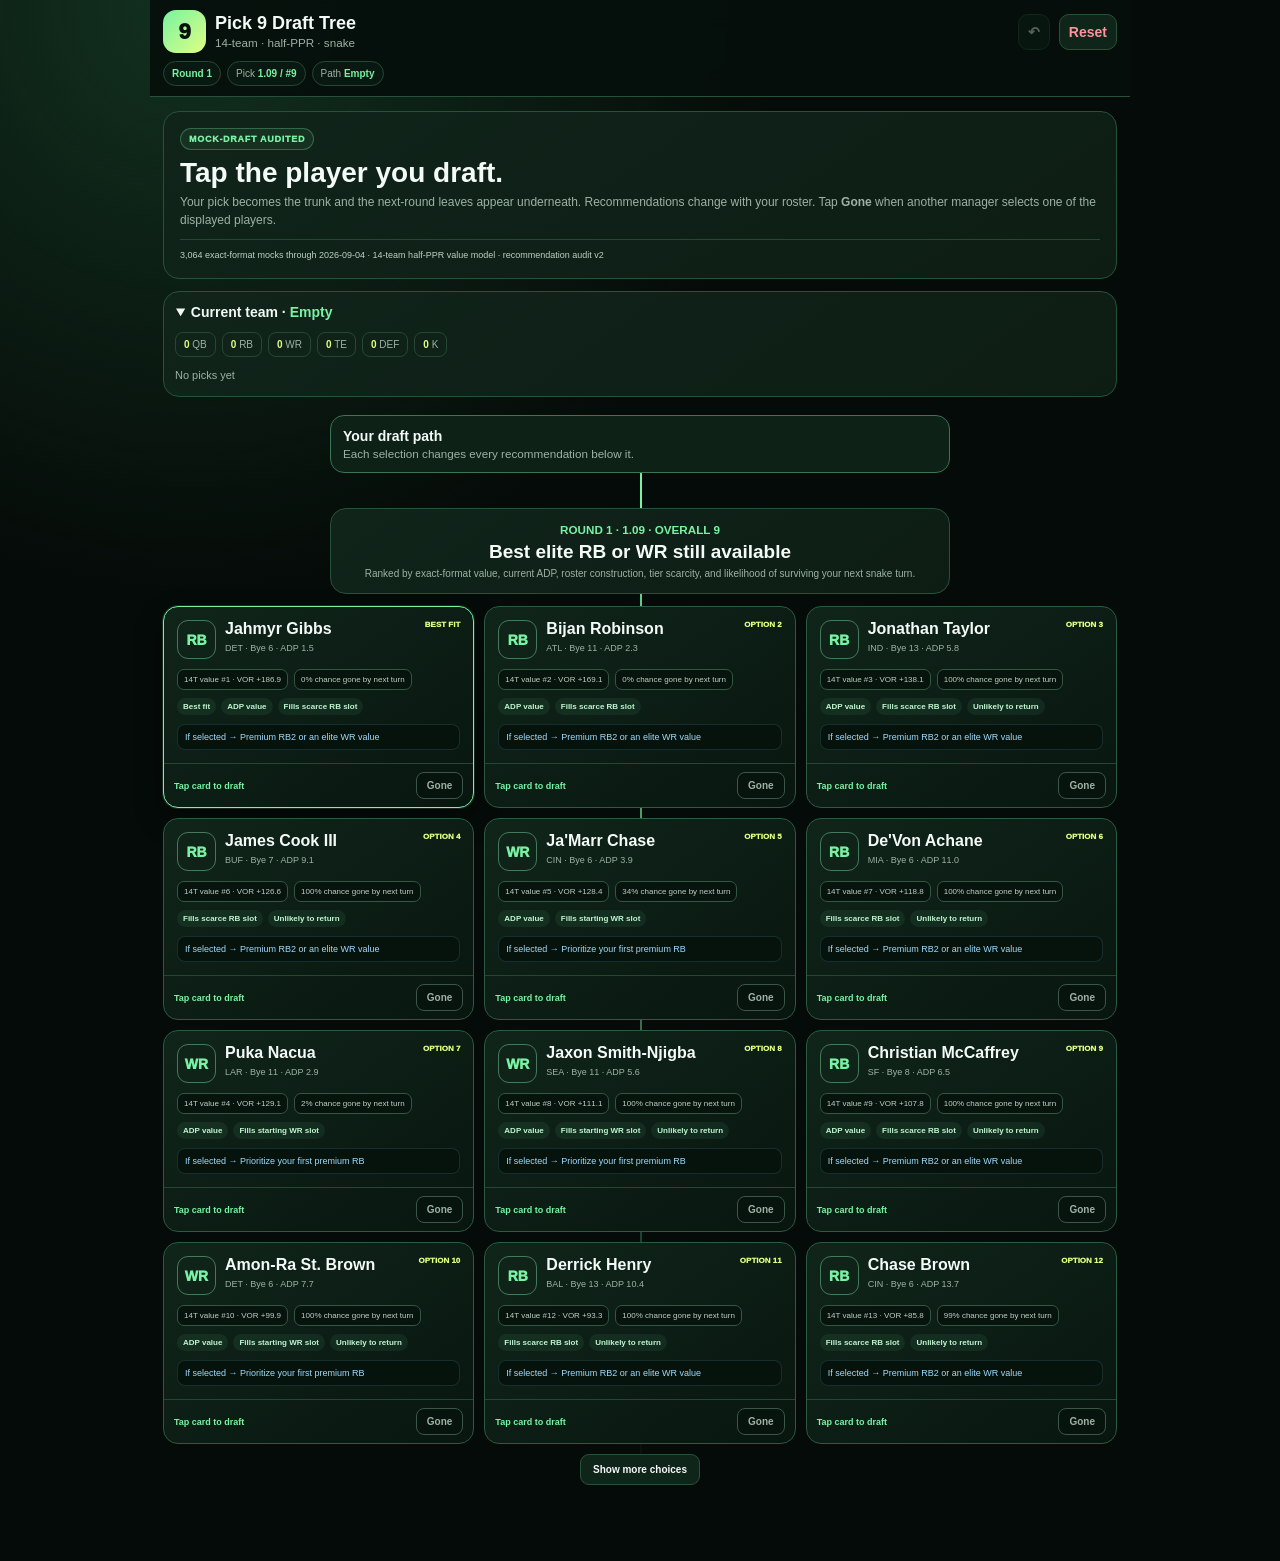
==== index.html @ 4ea65513 "Deploy audited fantasy draft recommendation engine" ====
<!doctype html>
<html lang="en">
<head>
  <meta charset="utf-8">
  <meta name="viewport" content="width=device-width,initial-scale=1,viewport-fit=cover">
  <meta name="theme-color" content="#07110c">
  <meta name="description" content="Interactive pick 9 draft tree for a 14-team half-PPR fantasy football snake draft.">
  <title>Pick 9 Draft Tree</title>
  <link rel="stylesheet" href="style.css">
</head>
<body>
  <div class="app">
    <header>
      <div class="top">
        <div class="logo">9</div>
        <div class="title">
          <b>Pick 9 Draft Tree</b>
          <small>14-team · half-PPR · snake</small>
        </div>
        <button class="control" id="undo" aria-label="Undo last action">↶</button>
        <button class="control reset" id="reset">Reset</button>
      </div>
      <div class="status" id="status"></div>
    </header>

    <section class="intro">
      <div class="audit-badge">MOCK-DRAFT AUDITED</div>
      <h1>Tap the player you draft.</h1>
      <p>Your pick becomes the trunk and the next-round leaves appear underneath. Recommendations change with your roster. Tap <b>Gone</b> when another manager selects one of the displayed players.</p>
      <div class="source-note" id="source-note"></div>
    </section>

    <details class="team" open>
      <summary>Current team · <span id="construction">Empty</span></summary>
      <div id="team"></div>
    </details>

    <main class="tree" id="tree"></main>
  </div>

  <script src="data.js"></script>
  <script src="engine.js"></script>
  <script src="engine-patch.js"></script>
  <script src="app.js"></script>
</body>
</html>
---- style.css ----
:root{--bg:#050b08;--panel:#0d1d14;--panel2:#10251a;--line:#28513b;--text:#f4faf6;--muted:#9db2a4;--green:#79f2a3;--lime:#dfff82;--blue:#9edbff;--red:#ff929b}
*{box-sizing:border-box}html{background:var(--bg)}body{margin:0;background:radial-gradient(circle at 15% 0,#12311f,transparent 31%),var(--bg);color:var(--text);font:14px -apple-system,BlinkMacSystemFont,"Segoe UI",sans-serif;min-height:100vh}.app{max-width:980px;margin:auto;padding:0 13px 76px}button{font:inherit;touch-action:manipulation}
header{position:sticky;top:0;z-index:10;margin:0 -13px;padding:calc(10px + env(safe-area-inset-top)) 13px 10px;background:#06100cee;border-bottom:1px solid var(--line);backdrop-filter:blur(16px)}.top{display:flex;align-items:center;gap:9px}.logo{width:43px;height:43px;display:grid;place-items:center;border-radius:13px;background:linear-gradient(135deg,var(--green),var(--lime));color:#07110c;font-size:22px;font-weight:950}.title{flex:1;min-width:0}.title b{display:block;font-size:18px}.title small{color:var(--muted)}.control{border:1px solid var(--line);background:var(--panel2);color:var(--text);border-radius:10px;padding:9px;font-weight:850}.control:disabled{opacity:.35}.reset{color:var(--red)}.status{display:flex;gap:6px;overflow:auto;margin-top:8px;scrollbar-width:none}.status::-webkit-scrollbar{display:none}.pill{white-space:nowrap;border:1px solid #244833;background:#091810;border-radius:999px;padding:6px 8px;color:var(--muted);font-size:10px}.pill b{color:var(--green)}
.intro,.team,.node,.branch-title{border:1px solid var(--line);background:linear-gradient(145deg,#10241a,var(--panel));border-radius:16px}.intro{padding:16px;margin-top:14px}.audit-badge{display:inline-flex;align-items:center;border:1px solid #79f2a34a;background:#79f2a310;color:var(--green);border-radius:999px;padding:5px 8px;font-size:9px;font-weight:950;letter-spacing:.08em;margin-bottom:8px}.intro h1{font-size:28px;line-height:1.05;margin:0 0 7px}.intro p{margin:0;color:var(--muted);line-height:1.45;font-size:12px}.source-note{margin-top:10px;padding-top:9px;border-top:1px solid #244833;color:#bdd0c2;font-size:9px;line-height:1.4}.team{margin:12px 0;overflow:hidden}.team summary{padding:12px;font-weight:900;cursor:pointer}.team summary span{color:var(--green)}.counts{display:flex;gap:6px;flex-wrap:wrap;padding:0 11px 10px}.counts span{border:1px solid #244833;border-radius:8px;padding:6px 8px;color:var(--muted);font-size:10px}.counts b{color:var(--lime)}.roster{padding:0 11px 12px;color:var(--muted);font-size:11px;line-height:1.55}.roster b{color:var(--text)}
.tree{position:relative;margin-top:18px}.tree:before{content:"";position:absolute;left:18px;top:0;bottom:0;width:2px;background:linear-gradient(var(--green),transparent)}.root,.node,.branch-title{position:relative;margin-left:35px}.root{border:1px solid #3a7554;background:#0d2116;border-radius:14px;padding:12px;font-weight:900}.root small{display:block;color:var(--muted);font-weight:500;margin-top:3px}.node{margin-top:32px;padding:11px}.node:before,.branch:before{content:"";position:absolute;left:-17px;top:-33px;height:33px;border-left:2px solid var(--green)}.node-row{display:flex;align-items:center;gap:9px}.round{min-width:61px;text-align:center;border:1px solid #35684c;border-radius:10px;padding:6px}.round b{display:block;color:var(--green)}.round small{font-size:8px;color:var(--muted)}.player{flex:1;min-width:0}.player b{display:block;white-space:nowrap;overflow:hidden;text-overflow:ellipsis}.player small{color:var(--muted);font-size:9px}.effect{margin-top:8px;background:#07140d;border-radius:8px;padding:7px;color:#cce1d2;font-size:10px}.change{border:1px solid var(--line);background:#07140d;color:var(--muted);border-radius:8px;padding:7px;font-size:10px}
.branch{position:relative;margin-top:35px}.branch:before{left:17px}.branch-title{padding:12px}.branch-title small{color:var(--green);font-weight:900}.branch-title h2{font-size:19px;margin:4px 0}.branch-title p{margin:0;color:var(--muted);font-size:10px;line-height:1.45}.cards{display:grid;grid-template-columns:1fr;gap:10px;margin:12px 0 0 35px}.card{border:1px solid #2c5a42;background:linear-gradient(145deg,#10251a,#08160f);border-radius:15px;overflow:hidden}.card.best{border-color:var(--green);box-shadow:0 0 0 1px #79f2a327,0 12px 30px #0005}.draft{width:100%;border:0;background:transparent;color:var(--text);text-align:left;padding:13px}.card-top{display:flex;align-items:flex-start;gap:9px}.pos{width:39px;height:39px;flex:0 0 39px;display:grid;place-items:center;border:1px solid #46785b;border-radius:11px;color:var(--green);font-weight:950}.card-name{flex:1;min-width:0}.card-name b{display:block;font-size:16px;white-space:nowrap;overflow:hidden;text-overflow:ellipsis}.card-name small{color:var(--muted);font-size:9px}.rank{font-size:8px;color:var(--lime);font-weight:950;white-space:nowrap}.metrics{display:flex;gap:6px;flex-wrap:wrap;margin-top:10px}.metrics span{border:1px solid #335741;background:#07140d;border-radius:7px;padding:5px 6px;color:#bdd0c2;font-size:8px}.why{display:flex;gap:5px;flex-wrap:wrap;margin-top:8px}.why span{border-radius:999px;background:#79f2a312;color:#bff7d0;padding:4px 6px;font-size:8px;font-weight:800}.player-alert{margin-top:8px;border:1px solid #f4ce5e44;background:#f4ce5e0d;color:#f5df99;border-radius:8px;padding:6px;font-size:8px;line-height:1.35}.player-alert.danger{border-color:#ff929b55;background:#ff929b0e;color:#ffc2c7}.next{margin-top:9px;padding:7px;border:1px solid #7bd0ff25;background:#06130c;border-radius:8px;color:var(--blue);font-size:9px}.card-foot{display:flex;align-items:center;justify-content:space-between;border-top:1px solid #234733;padding:8px 10px}.card-foot span{color:var(--green);font-size:9px;font-weight:900}.gone{border:1px solid #3a5748;background:#07140d;color:var(--muted);border-radius:8px;padding:7px 10px;font-size:10px;font-weight:850}.tools{display:flex;justify-content:center;gap:8px;flex-wrap:wrap;margin:10px 0 0 35px}.tool{border:1px solid var(--line);background:var(--panel2);color:var(--text);border-radius:9px;padding:9px 12px;font-size:10px;font-weight:850}.done{margin:35px 0 0 35px;border:1px solid var(--green);background:#123421;border-radius:16px;padding:20px;text-align:center}.done h2{margin:0 0 5px}.done p{margin:0;color:var(--muted)}
@media(min-width:720px){.cards{grid-template-columns:repeat(2,minmax(0,1fr))}.tree:before{left:50%}.root,.node,.branch-title{width:min(620px,92%);margin-left:auto;margin-right:auto}.node:before,.branch:before{left:50%}.branch-title{text-align:center}.cards,.tools,.done{margin-left:0}}
@media(min-width:1040px){.cards{grid-template-columns:repeat(3,minmax(0,1fr))}}
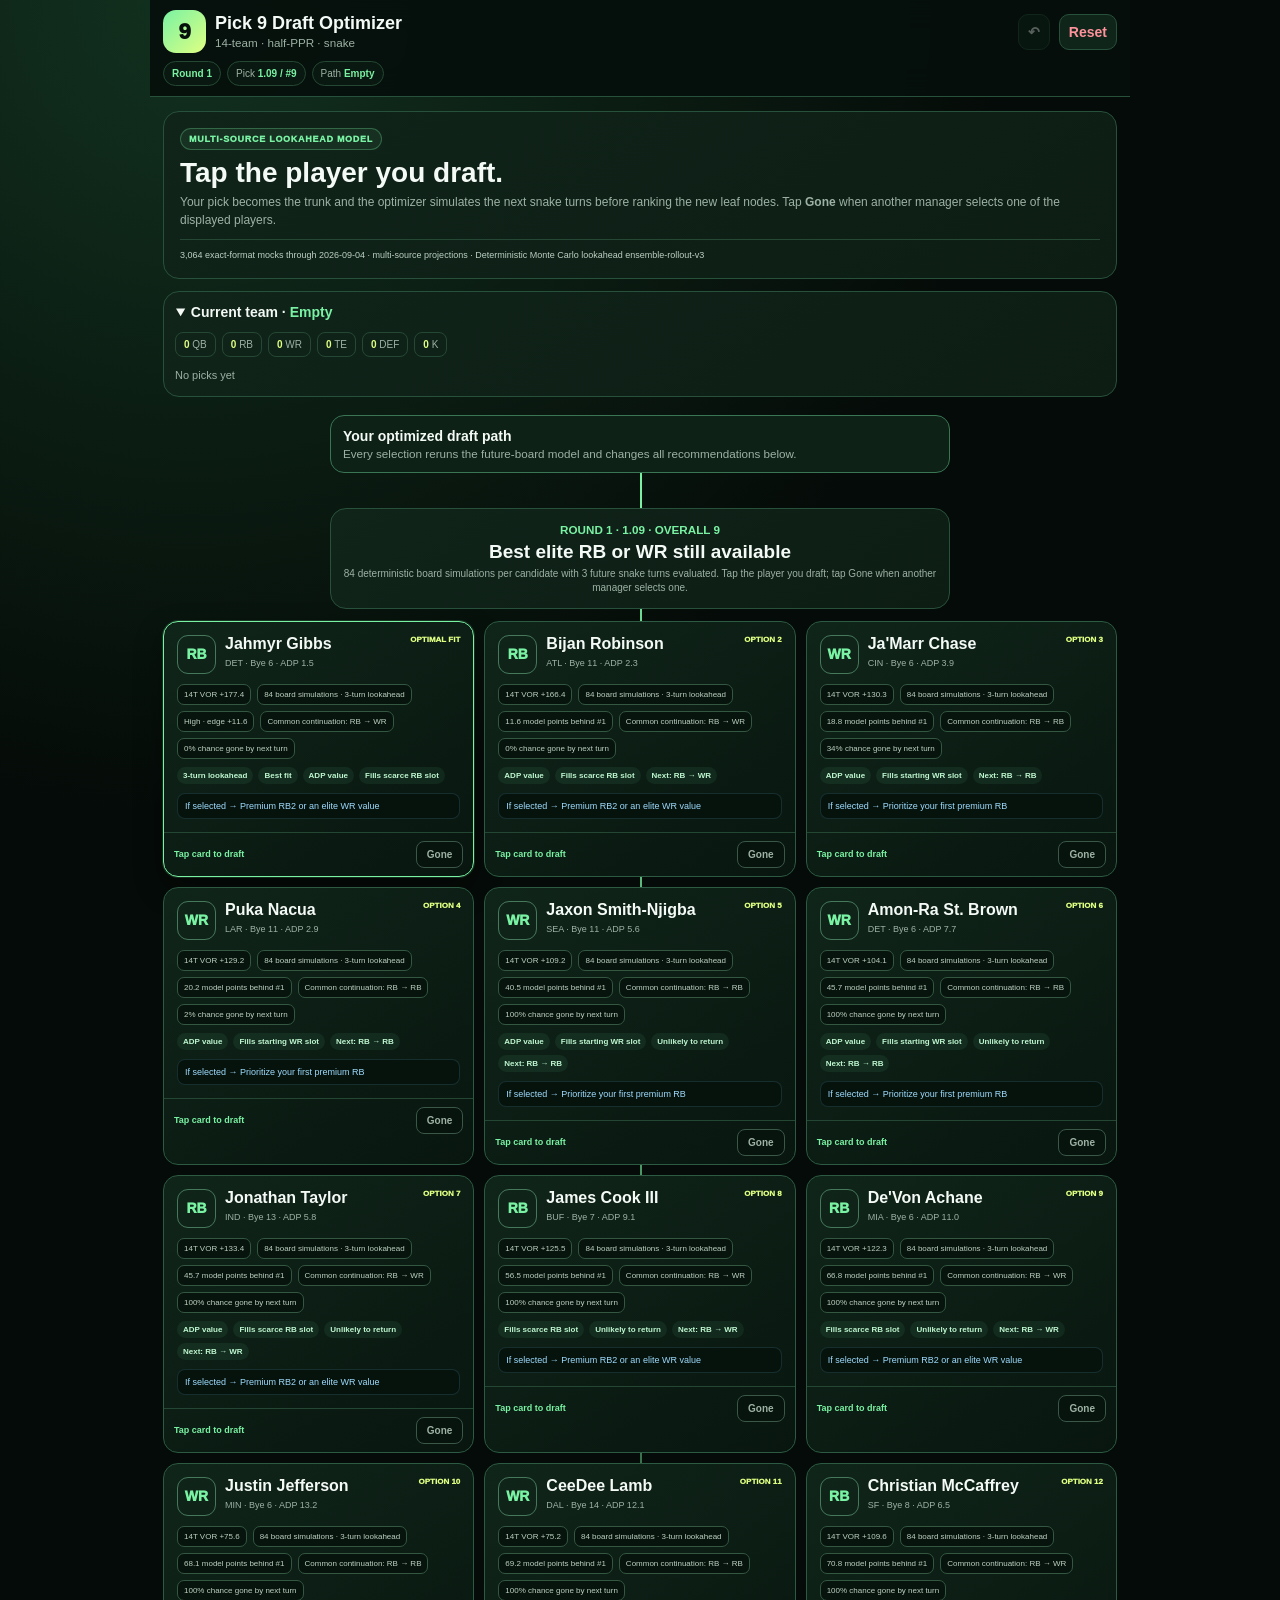
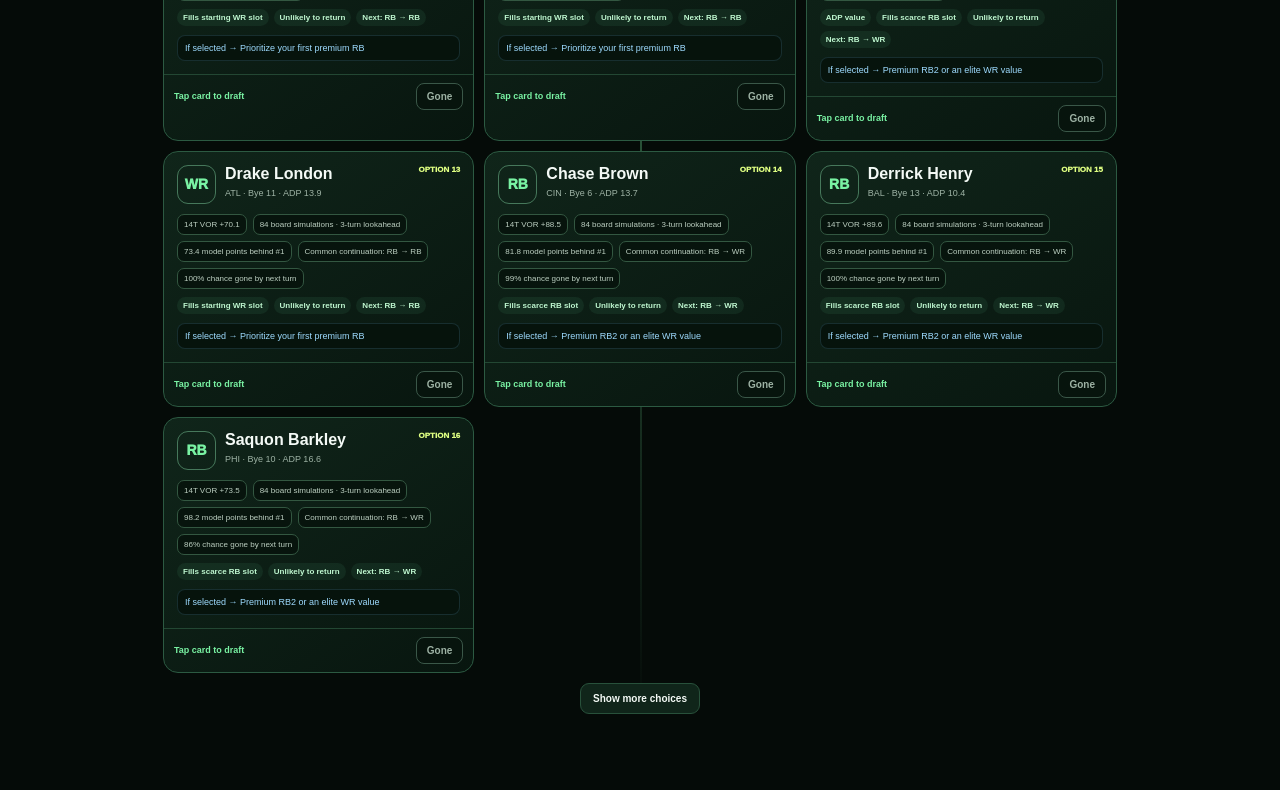
==== commit 84222a1f: "Deploy consensus-audited fantasy draft engine" ====
--- a/index.html
+++ b/index.html
@@ -4,8 +4,8 @@
   <meta charset="utf-8">
   <meta name="viewport" content="width=device-width,initial-scale=1,viewport-fit=cover">
   <meta name="theme-color" content="#07110c">
-  <meta name="description" content="Interactive pick 9 draft tree for a 14-team half-PPR fantasy football snake draft.">
-  <title>Pick 9 Draft Tree</title>
+  <meta name="description" content="Monte Carlo optimized pick 9 draft tree for a 14-team half-PPR fantasy football snake draft.">
+  <title>Pick 9 Draft Optimizer</title>
   <link rel="stylesheet" href="style.css">
 </head>
 <body>
@@ -14,7 +14,7 @@
       <div class="top">
         <div class="logo">9</div>
         <div class="title">
-          <b>Pick 9 Draft Tree</b>
+          <b>Pick 9 Draft Optimizer</b>
           <small>14-team · half-PPR · snake</small>
         </div>
         <button class="control" id="undo" aria-label="Undo last action">↶</button>
@@ -24,9 +24,9 @@
     </header>
 
     <section class="intro">
-      <div class="audit-badge">MOCK-DRAFT AUDITED</div>
+      <div class="audit-badge">MULTI-SOURCE LOOKAHEAD MODEL</div>
       <h1>Tap the player you draft.</h1>
-      <p>Your pick becomes the trunk and the next-round leaves appear underneath. Recommendations change with your roster. Tap <b>Gone</b> when another manager selects one of the displayed players.</p>
+      <p>Your pick becomes the trunk and the optimizer simulates the next snake turns before ranking the new leaf nodes. Tap <b>Gone</b> when another manager selects one of the displayed players.</p>
       <div class="source-note" id="source-note"></div>
     </section>
 
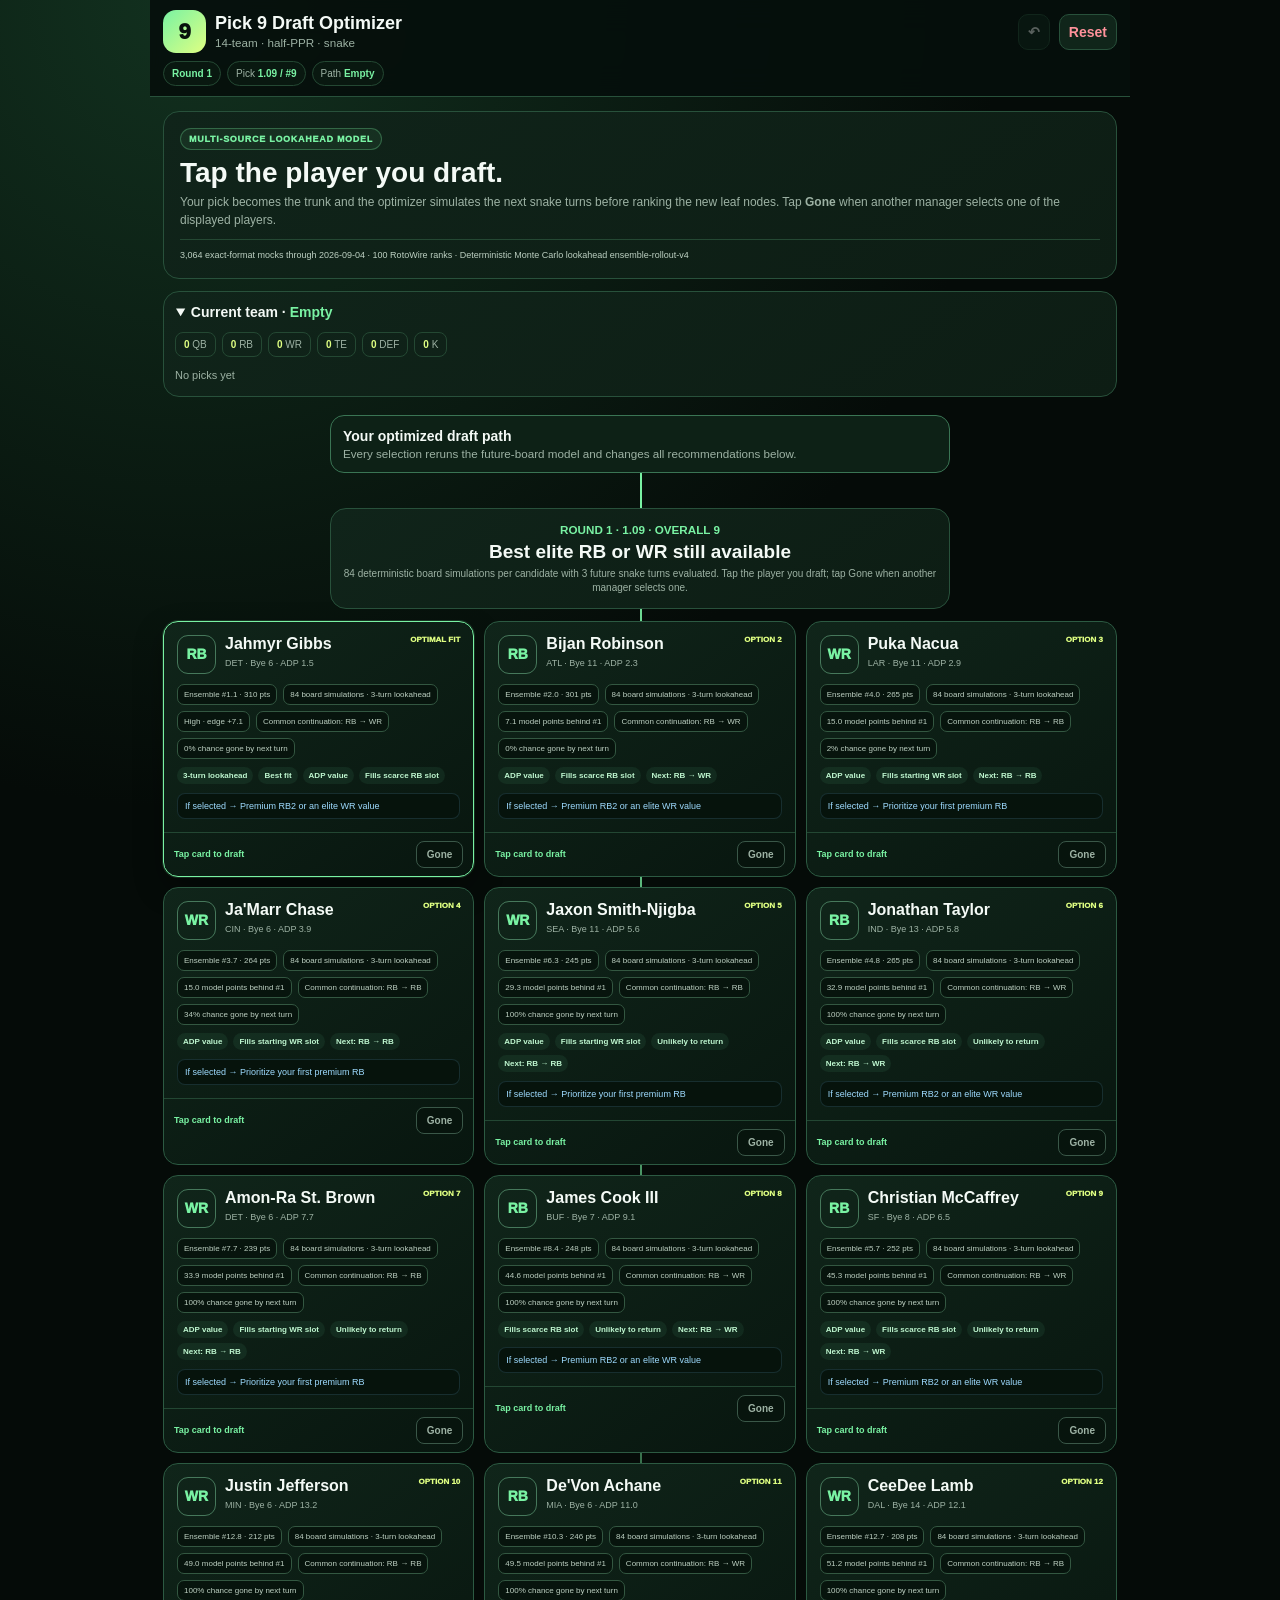
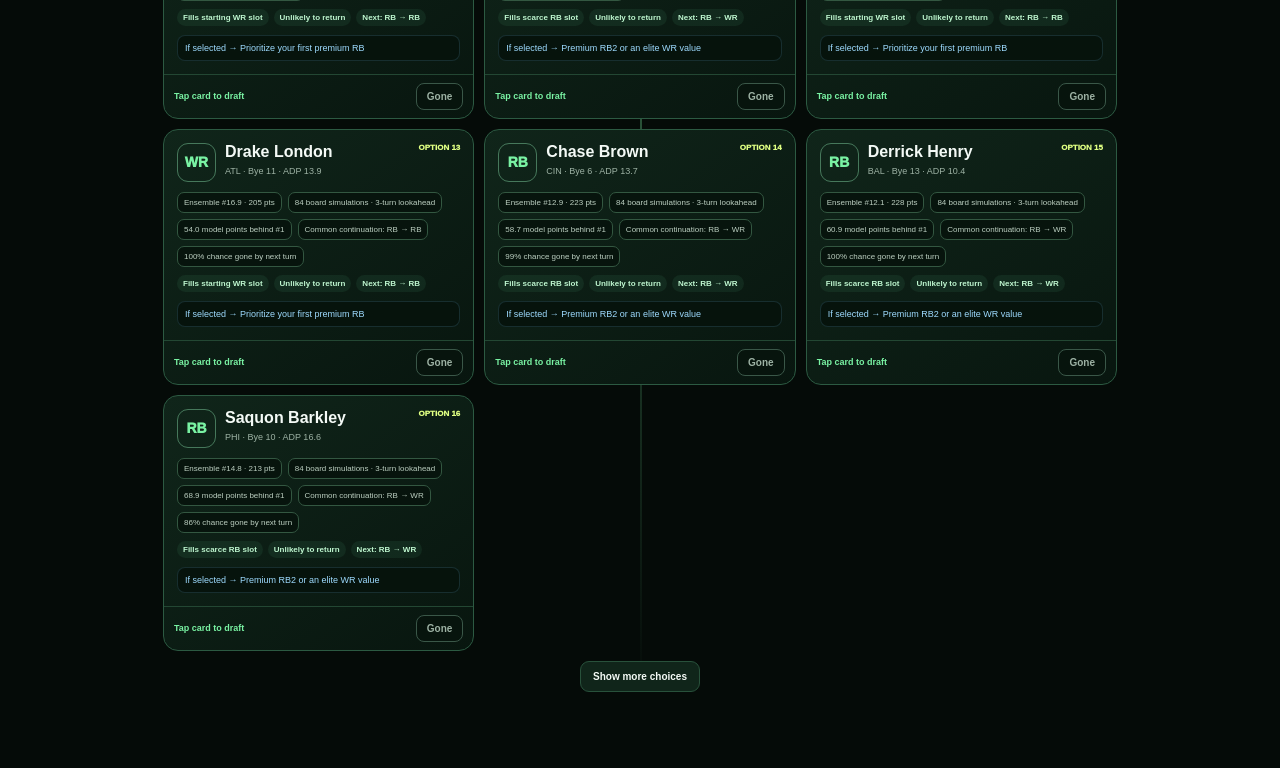
==== commit 85c2b787: "Deploy multi-projection Monte Carlo draft optimizer" ====
--- a/index.html
+++ b/index.html
@@ -41,6 +41,7 @@
   <script src="data.js"></script>
   <script src="engine.js"></script>
   <script src="engine-patch.js"></script>
+  <script src="model-meta.js"></script>
   <script src="app.js"></script>
 </body>
 </html>
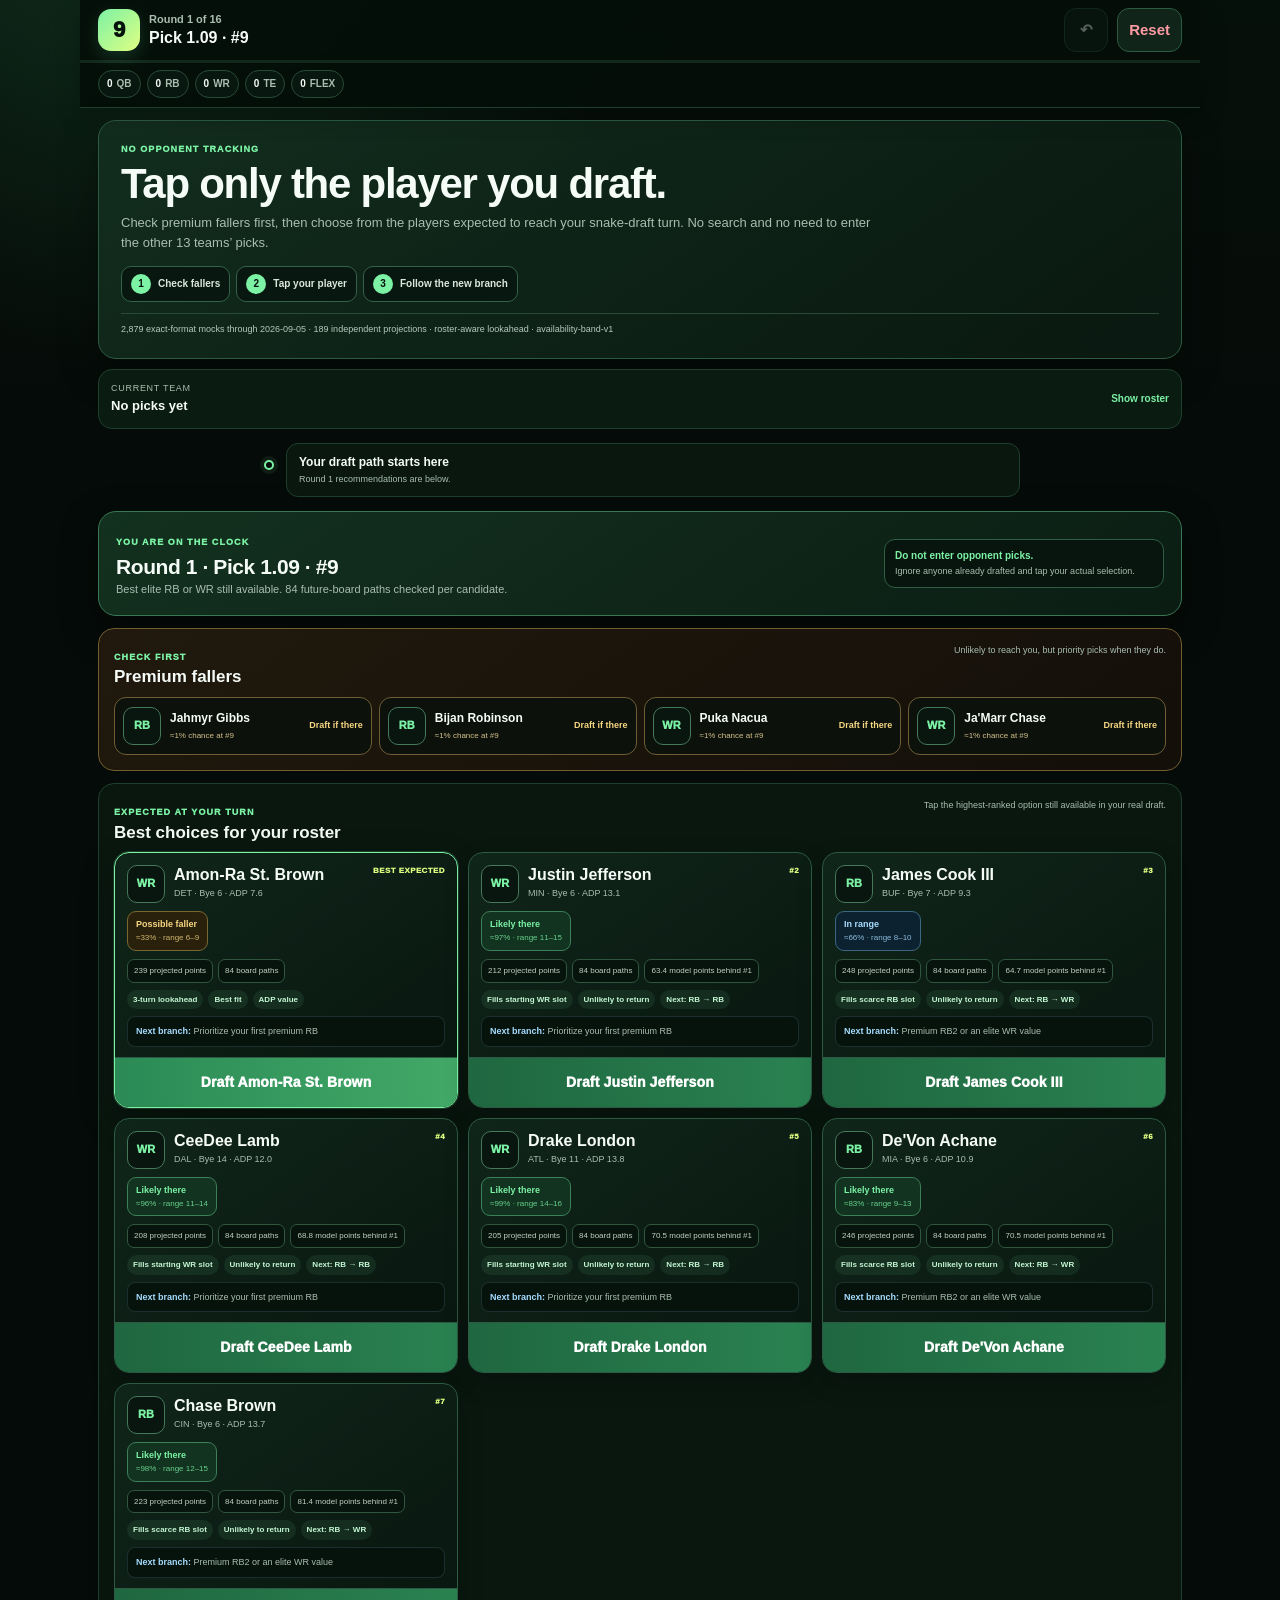
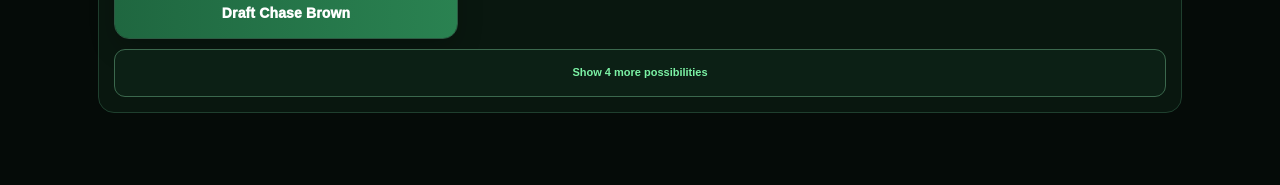
==== commit 2c781cdd: "Deploy adversarially reviewed no-tracking draft UX" ====
--- a/index.html
+++ b/index.html
@@ -4,44 +4,72 @@
   <meta charset="utf-8">
   <meta name="viewport" content="width=device-width,initial-scale=1,viewport-fit=cover">
   <meta name="theme-color" content="#07110c">
-  <meta name="description" content="Monte Carlo optimized pick 9 draft tree for a 14-team half-PPR fantasy football snake draft.">
-  <title>Pick 9 Draft Optimizer</title>
+  <meta name="apple-mobile-web-app-capable" content="yes">
+  <meta name="apple-mobile-web-app-status-bar-style" content="black-translucent">
+  <meta name="description" content="Expected-availability draft tree for pick 9 in a 14-team half-PPR fantasy football snake draft. Tap only your own picks.">
+  <title>Pick 9 Draft Tree</title>
   <link rel="stylesheet" href="style.css">
+  <link rel="stylesheet" href="adversarial-tuning.css">
 </head>
 <body>
+  <div id="live-status" class="sr-only" aria-live="polite" aria-atomic="true"></div>
+  <div class="calculating" role="status" aria-live="polite">
+    <span class="spinner" aria-hidden="true"></span>
+    <b>Updating your draft tree…</b>
+  </div>
+
   <div class="app">
-    <header>
-      <div class="top">
-        <div class="logo">9</div>
-        <div class="title">
-          <b>Pick 9 Draft Optimizer</b>
-          <small>14-team · half-PPR · snake</small>
+    <header class="app-header">
+      <div class="topbar">
+        <div class="logo" aria-hidden="true">9</div>
+        <div class="pick-context">
+          <span id="round-label">Round 1 of 16</span>
+          <strong id="pick-label">Pick 1.09 · #9</strong>
         </div>
-        <button class="control" id="undo" aria-label="Undo last action">↶</button>
-        <button class="control reset" id="reset">Reset</button>
+        <button class="icon-button" id="undo" type="button" aria-label="Undo last action" title="Undo" disabled>↶</button>
+        <button class="icon-button reset" id="reset" type="button" aria-label="Reset draft">Reset</button>
       </div>
-      <div class="status" id="status"></div>
+      <div class="progress-track" aria-hidden="true"><span id="progress-bar"></span></div>
+      <div class="roster-chips" id="roster-chips" aria-label="Current roster position counts"></div>
     </header>
 
-    <section class="intro">
-      <div class="audit-badge">MULTI-SOURCE LOOKAHEAD MODEL</div>
-      <h1>Tap the player you draft.</h1>
-      <p>Your pick becomes the trunk and the optimizer simulates the next snake turns before ranking the new leaf nodes. Tap <b>Gone</b> when another manager selects one of the displayed players.</p>
-      <div class="source-note" id="source-note"></div>
-    </section>
+    <main>
+      <section class="intro" id="intro" aria-labelledby="intro-title">
+        <div class="eyebrow">NO OPPONENT TRACKING</div>
+        <h1 id="intro-title">Tap only the player you draft.</h1>
+        <p>Check premium fallers first, then choose from the players expected to reach your snake-draft turn. No search and no need to enter the other 13 teams’ picks.</p>
+        <div class="three-step" aria-label="How to use this draft tree">
+          <span><b>1</b> Check fallers</span>
+          <span><b>2</b> Tap your player</span>
+          <span><b>3</b> Follow the new branch</span>
+        </div>
+        <div class="source-note" id="source-note"></div>
+      </section>
 
-    <details class="team" open>
-      <summary>Current team · <span id="construction">Empty</span></summary>
-      <div id="team"></div>
-    </details>
+      <section class="team-panel" aria-labelledby="team-heading">
+        <button class="team-toggle" id="team-toggle" type="button" aria-expanded="false" aria-controls="team-body">
+          <span><small id="team-heading">Current team</small><strong id="construction">No picks yet</strong></span>
+          <span class="team-toggle-label" id="team-toggle-label">Show roster</span>
+        </button>
+        <div class="team-body" id="team-body" hidden></div>
+      </section>
 
-    <main class="tree" id="tree"></main>
+      <section class="draft-path" id="draft-path" aria-label="Your draft path"></section>
+
+      <section class="board-shell" id="board-shell" aria-live="polite" aria-busy="true">
+        <div class="board-loading">
+          <span class="spinner" aria-hidden="true"></span>
+          <div><strong>Building your Round 1 board…</strong><small>Estimating availability and roster fit</small></div>
+        </div>
+      </section>
+    </main>
   </div>
 
   <script src="data.js"></script>
   <script src="engine.js"></script>
   <script src="engine-patch.js"></script>
+  <script src="availability.js"></script>
   <script src="model-meta.js"></script>
-  <script src="app.js"></script>
+  <script src="app-v2.js"></script>
 </body>
 </html>
--- a/style.css
+++ b/style.css
@@ -1,8 +1,444 @@
-:root{--bg:#050b08;--panel:#0d1d14;--panel2:#10251a;--line:#28513b;--text:#f4faf6;--muted:#9db2a4;--green:#79f2a3;--lime:#dfff82;--blue:#9edbff;--red:#ff929b}
-*{box-sizing:border-box}html{background:var(--bg)}body{margin:0;background:radial-gradient(circle at 15% 0,#12311f,transparent 31%),var(--bg);color:var(--text);font:14px -apple-system,BlinkMacSystemFont,"Segoe UI",sans-serif;min-height:100vh}.app{max-width:980px;margin:auto;padding:0 13px 76px}button{font:inherit;touch-action:manipulation}
-header{position:sticky;top:0;z-index:10;margin:0 -13px;padding:calc(10px + env(safe-area-inset-top)) 13px 10px;background:#06100cee;border-bottom:1px solid var(--line);backdrop-filter:blur(16px)}.top{display:flex;align-items:center;gap:9px}.logo{width:43px;height:43px;display:grid;place-items:center;border-radius:13px;background:linear-gradient(135deg,var(--green),var(--lime));color:#07110c;font-size:22px;font-weight:950}.title{flex:1;min-width:0}.title b{display:block;font-size:18px}.title small{color:var(--muted)}.control{border:1px solid var(--line);background:var(--panel2);color:var(--text);border-radius:10px;padding:9px;font-weight:850}.control:disabled{opacity:.35}.reset{color:var(--red)}.status{display:flex;gap:6px;overflow:auto;margin-top:8px;scrollbar-width:none}.status::-webkit-scrollbar{display:none}.pill{white-space:nowrap;border:1px solid #244833;background:#091810;border-radius:999px;padding:6px 8px;color:var(--muted);font-size:10px}.pill b{color:var(--green)}
-.intro,.team,.node,.branch-title{border:1px solid var(--line);background:linear-gradient(145deg,#10241a,var(--panel));border-radius:16px}.intro{padding:16px;margin-top:14px}.audit-badge{display:inline-flex;align-items:center;border:1px solid #79f2a34a;background:#79f2a310;color:var(--green);border-radius:999px;padding:5px 8px;font-size:9px;font-weight:950;letter-spacing:.08em;margin-bottom:8px}.intro h1{font-size:28px;line-height:1.05;margin:0 0 7px}.intro p{margin:0;color:var(--muted);line-height:1.45;font-size:12px}.source-note{margin-top:10px;padding-top:9px;border-top:1px solid #244833;color:#bdd0c2;font-size:9px;line-height:1.4}.team{margin:12px 0;overflow:hidden}.team summary{padding:12px;font-weight:900;cursor:pointer}.team summary span{color:var(--green)}.counts{display:flex;gap:6px;flex-wrap:wrap;padding:0 11px 10px}.counts span{border:1px solid #244833;border-radius:8px;padding:6px 8px;color:var(--muted);font-size:10px}.counts b{color:var(--lime)}.roster{padding:0 11px 12px;color:var(--muted);font-size:11px;line-height:1.55}.roster b{color:var(--text)}
-.tree{position:relative;margin-top:18px}.tree:before{content:"";position:absolute;left:18px;top:0;bottom:0;width:2px;background:linear-gradient(var(--green),transparent)}.root,.node,.branch-title{position:relative;margin-left:35px}.root{border:1px solid #3a7554;background:#0d2116;border-radius:14px;padding:12px;font-weight:900}.root small{display:block;color:var(--muted);font-weight:500;margin-top:3px}.node{margin-top:32px;padding:11px}.node:before,.branch:before{content:"";position:absolute;left:-17px;top:-33px;height:33px;border-left:2px solid var(--green)}.node-row{display:flex;align-items:center;gap:9px}.round{min-width:61px;text-align:center;border:1px solid #35684c;border-radius:10px;padding:6px}.round b{display:block;color:var(--green)}.round small{font-size:8px;color:var(--muted)}.player{flex:1;min-width:0}.player b{display:block;white-space:nowrap;overflow:hidden;text-overflow:ellipsis}.player small{color:var(--muted);font-size:9px}.effect{margin-top:8px;background:#07140d;border-radius:8px;padding:7px;color:#cce1d2;font-size:10px}.change{border:1px solid var(--line);background:#07140d;color:var(--muted);border-radius:8px;padding:7px;font-size:10px}
-.branch{position:relative;margin-top:35px}.branch:before{left:17px}.branch-title{padding:12px}.branch-title small{color:var(--green);font-weight:900}.branch-title h2{font-size:19px;margin:4px 0}.branch-title p{margin:0;color:var(--muted);font-size:10px;line-height:1.45}.cards{display:grid;grid-template-columns:1fr;gap:10px;margin:12px 0 0 35px}.card{border:1px solid #2c5a42;background:linear-gradient(145deg,#10251a,#08160f);border-radius:15px;overflow:hidden}.card.best{border-color:var(--green);box-shadow:0 0 0 1px #79f2a327,0 12px 30px #0005}.draft{width:100%;border:0;background:transparent;color:var(--text);text-align:left;padding:13px}.card-top{display:flex;align-items:flex-start;gap:9px}.pos{width:39px;height:39px;flex:0 0 39px;display:grid;place-items:center;border:1px solid #46785b;border-radius:11px;color:var(--green);font-weight:950}.card-name{flex:1;min-width:0}.card-name b{display:block;font-size:16px;white-space:nowrap;overflow:hidden;text-overflow:ellipsis}.card-name small{color:var(--muted);font-size:9px}.rank{font-size:8px;color:var(--lime);font-weight:950;white-space:nowrap}.metrics{display:flex;gap:6px;flex-wrap:wrap;margin-top:10px}.metrics span{border:1px solid #335741;background:#07140d;border-radius:7px;padding:5px 6px;color:#bdd0c2;font-size:8px}.why{display:flex;gap:5px;flex-wrap:wrap;margin-top:8px}.why span{border-radius:999px;background:#79f2a312;color:#bff7d0;padding:4px 6px;font-size:8px;font-weight:800}.player-alert{margin-top:8px;border:1px solid #f4ce5e44;background:#f4ce5e0d;color:#f5df99;border-radius:8px;padding:6px;font-size:8px;line-height:1.35}.player-alert.danger{border-color:#ff929b55;background:#ff929b0e;color:#ffc2c7}.next{margin-top:9px;padding:7px;border:1px solid #7bd0ff25;background:#06130c;border-radius:8px;color:var(--blue);font-size:9px}.card-foot{display:flex;align-items:center;justify-content:space-between;border-top:1px solid #234733;padding:8px 10px}.card-foot span{color:var(--green);font-size:9px;font-weight:900}.gone{border:1px solid #3a5748;background:#07140d;color:var(--muted);border-radius:8px;padding:7px 10px;font-size:10px;font-weight:850}.tools{display:flex;justify-content:center;gap:8px;flex-wrap:wrap;margin:10px 0 0 35px}.tool{border:1px solid var(--line);background:var(--panel2);color:var(--text);border-radius:9px;padding:9px 12px;font-size:10px;font-weight:850}.done{margin:35px 0 0 35px;border:1px solid var(--green);background:#123421;border-radius:16px;padding:20px;text-align:center}.done h2{margin:0 0 5px}.done p{margin:0;color:var(--muted)}
-@media(min-width:720px){.cards{grid-template-columns:repeat(2,minmax(0,1fr))}.tree:before{left:50%}.root,.node,.branch-title{width:min(620px,92%);margin-left:auto;margin-right:auto}.node:before,.branch:before{left:50%}.branch-title{text-align:center}.cards,.tools,.done{margin-left:0}}
-@media(min-width:1040px){.cards{grid-template-columns:repeat(3,minmax(0,1fr))}}
+:root{
+  --bg:#050b08;
+  --surface:#0b1710;
+  --surface-2:#10241a;
+  --surface-3:#07120c;
+  --line:#2d5b42;
+  --line-soft:#1f3f2e;
+  --text:#f5fbf7;
+  --muted:#a9bdb0;
+  --green:#7cf2a5;
+  --lime:#dfff82;
+  --blue:#a6dcff;
+  --amber:#f6d783;
+  --red:#ff9aa2;
+  --shadow:0 14px 38px rgba(0,0,0,.34);
+}
+
+*{box-sizing:border-box}
+html{background:var(--bg);scroll-behavior:smooth}
+body{
+  margin:0;
+  min-height:100vh;
+  background:
+    radial-gradient(circle at 12% -8%,rgba(47,133,83,.28),transparent 32rem),
+    linear-gradient(180deg,#06100b 0%,var(--bg) 28rem);
+  color:var(--text);
+  font:15px/1.45 -apple-system,BlinkMacSystemFont,"Segoe UI",Roboto,Helvetica,Arial,sans-serif;
+  -webkit-font-smoothing:antialiased;
+}
+button{font:inherit;touch-action:manipulation}
+button,a,summary{-webkit-tap-highlight-color:transparent}
+button:focus-visible,summary:focus-visible{
+  outline:3px solid var(--blue);
+  outline-offset:3px;
+}
+.sr-only{
+  position:absolute!important;
+  width:1px!important;
+  height:1px!important;
+  padding:0!important;
+  margin:-1px!important;
+  overflow:hidden!important;
+  clip:rect(0,0,0,0)!important;
+  white-space:nowrap!important;
+  border:0!important;
+}
+
+.app{width:min(100%,1120px);margin:0 auto;padding:0 12px 72px}
+main{display:block}
+
+.app-header{
+  position:sticky;
+  top:0;
+  z-index:30;
+  margin:0 -12px;
+  padding:calc(8px + env(safe-area-inset-top)) 12px 8px;
+  background:rgba(5,14,9,.94);
+  border-bottom:1px solid var(--line-soft);
+  backdrop-filter:blur(18px);
+  box-shadow:0 7px 24px rgba(0,0,0,.22);
+}
+.topbar{display:flex;align-items:center;gap:9px;min-width:0}
+.logo{
+  width:42px;
+  height:42px;
+  flex:0 0 42px;
+  display:grid;
+  place-items:center;
+  border-radius:13px;
+  background:linear-gradient(135deg,var(--green),var(--lime));
+  color:#07110c;
+  font-size:22px;
+  font-weight:950;
+  box-shadow:0 6px 18px rgba(124,242,165,.16);
+}
+.pick-context{flex:1;min-width:0}
+.pick-context span,.pick-context strong{display:block;white-space:nowrap;overflow:hidden;text-overflow:ellipsis}
+.pick-context span{color:var(--muted);font-size:11px;font-weight:700}
+.pick-context strong{font-size:16px;line-height:1.2}
+.icon-button{
+  min-width:44px;
+  min-height:44px;
+  border:1px solid var(--line);
+  border-radius:12px;
+  background:var(--surface-2);
+  color:var(--text);
+  font-weight:900;
+  padding:0 11px;
+}
+.icon-button:disabled{opacity:.35}
+.icon-button.reset{color:var(--red)}
+.progress-track{height:3px;margin:8px -12px 7px;background:#13281d;overflow:hidden}
+.progress-track span{display:block;height:100%;width:0;background:linear-gradient(90deg,var(--green),var(--lime));transition:width .25s ease}
+.roster-chips{display:flex;gap:6px;overflow-x:auto;scrollbar-width:none;padding-bottom:1px}
+.roster-chips::-webkit-scrollbar{display:none}
+.roster-chip{
+  flex:0 0 auto;
+  min-height:28px;
+  display:inline-flex;
+  align-items:center;
+  gap:4px;
+  padding:4px 8px;
+  border:1px solid #284b37;
+  border-radius:999px;
+  background:#08170f;
+  color:var(--muted);
+  font-size:10px;
+  font-weight:750;
+}
+.roster-chip b{color:var(--text)}
+.roster-chip.partial{border-color:#7b6a3c;color:var(--amber)}
+.roster-chip.filled{border-color:#397b55;background:#0e2b1b;color:var(--green)}
+
+.intro{
+  margin-top:12px;
+  padding:16px;
+  border:1px solid var(--line);
+  border-radius:18px;
+  background:linear-gradient(145deg,rgba(18,45,30,.97),rgba(10,25,17,.97));
+  box-shadow:var(--shadow);
+}
+.eyebrow{
+  color:var(--green);
+  font-size:9px;
+  font-weight:950;
+  letter-spacing:.12em;
+  text-transform:uppercase;
+}
+.intro h1{margin:6px 0 7px;font-size:clamp(26px,7vw,42px);line-height:1.04;letter-spacing:-.03em}
+.intro p{margin:0;color:var(--muted);font-size:13px;line-height:1.55;max-width:760px}
+.three-step{display:flex;gap:6px;overflow-x:auto;margin-top:13px;scrollbar-width:none}
+.three-step::-webkit-scrollbar{display:none}
+.three-step span{
+  flex:0 0 auto;
+  min-height:36px;
+  display:inline-flex;
+  align-items:center;
+  gap:7px;
+  padding:6px 9px;
+  border:1px solid #336149;
+  border-radius:10px;
+  background:#08170f;
+  color:#dbe8df;
+  font-size:10px;
+  font-weight:800;
+}
+.three-step b{width:20px;height:20px;display:grid;place-items:center;border-radius:50%;background:var(--green);color:#07110c}
+.source-note{margin-top:11px;padding-top:9px;border-top:1px solid #284a37;color:#b8c9be;font-size:9px;line-height:1.45}
+body.draft-started .intro{display:none}
+
+.team-panel{
+  margin-top:10px;
+  border:1px solid var(--line-soft);
+  border-radius:14px;
+  background:rgba(11,29,19,.96);
+  overflow:hidden;
+}
+.team-toggle{
+  width:100%;
+  min-height:58px;
+  display:flex;
+  align-items:center;
+  justify-content:space-between;
+  gap:12px;
+  border:0;
+  background:transparent;
+  color:var(--text);
+  padding:10px 12px;
+  text-align:left;
+}
+.team-toggle>span:first-child{min-width:0}
+.team-toggle small,.team-toggle strong{display:block}
+.team-toggle small{color:var(--muted);font-size:9px;text-transform:uppercase;letter-spacing:.08em}
+.team-toggle strong{margin-top:2px;white-space:nowrap;overflow:hidden;text-overflow:ellipsis;font-size:13px}
+.team-toggle-label{flex:0 0 auto;color:var(--green);font-size:10px;font-weight:900}
+.team-body{border-top:1px solid var(--line-soft);padding:10px 12px}
+.empty-team{margin:0;color:var(--muted);font-size:12px}
+.team-list{list-style:none;margin:0;padding:0;display:grid;gap:7px}
+.team-list li{display:flex;align-items:center;gap:9px;min-width:0}
+.team-list li>span:last-child{min-width:0}
+.team-list b,.team-list small{display:block}
+.team-list b{white-space:nowrap;overflow:hidden;text-overflow:ellipsis;font-size:12px}
+.team-list small{color:var(--muted);font-size:9px}
+.team-round{width:34px;height:30px;flex:0 0 34px;display:grid;place-items:center;border:1px solid #386c4e;border-radius:9px;color:var(--green);font-size:10px;font-weight:950}
+
+.draft-path{position:relative;margin-top:14px}
+.path-start{
+  position:relative;
+  margin-left:26px;
+  padding:10px 12px;
+  border:1px solid var(--line-soft);
+  border-radius:12px;
+  background:#09170f;
+}
+.path-start b,.path-start small{display:block}
+.path-start b{font-size:12px}
+.path-start small{color:var(--muted);font-size:9px;margin-top:2px}
+.path-list{position:relative;list-style:none;margin:0;padding:0 0 0 26px}
+.path-list:before{content:"";position:absolute;left:8px;top:10px;bottom:12px;width:2px;background:linear-gradient(var(--green),#315c43)}
+.path-node,.path-earlier{position:relative;margin-bottom:8px}
+.path-dot{position:absolute;left:-22px;top:19px;width:10px;height:10px;border:2px solid var(--green);border-radius:50%;background:var(--bg);box-shadow:0 0 0 4px rgba(124,242,165,.08)}
+.path-start .path-dot{left:-23px;top:16px}
+.path-card{
+  min-height:54px;
+  display:flex;
+  align-items:center;
+  gap:9px;
+  padding:7px 8px;
+  border:1px solid var(--line-soft);
+  border-radius:12px;
+  background:linear-gradient(145deg,#0d2116,#08150e);
+}
+.path-round{width:58px;flex:0 0 58px;color:var(--green);font-size:11px;font-weight:950}
+.path-round small,.path-player small{display:block;color:var(--muted);font-size:8px;font-weight:600}
+.path-player{flex:1;min-width:0}
+.path-player b{display:block;white-space:nowrap;overflow:hidden;text-overflow:ellipsis;font-size:12px}
+.path-change{
+  min-width:58px;
+  min-height:44px;
+  border:1px solid #355f47;
+  border-radius:9px;
+  background:#07140d;
+  color:var(--blue);
+  font-size:9px;
+  font-weight:900;
+}
+.path-earlier button{
+  min-height:44px;
+  width:100%;
+  border:1px dashed #35644a;
+  border-radius:10px;
+  background:#08160f;
+  color:var(--muted);
+  font-size:10px;
+  font-weight:850;
+}
+
+.board-shell{margin-top:14px;scroll-margin-top:132px}
+.board-loading{
+  min-height:170px;
+  display:flex;
+  align-items:center;
+  justify-content:center;
+  gap:12px;
+  border:1px solid var(--line);
+  border-radius:18px;
+  background:var(--surface);
+  color:var(--muted);
+}
+.board-loading strong,.board-loading small{display:block}
+.board-loading strong{color:var(--text)}
+.board-loading small{font-size:10px;margin-top:2px}
+.spinner{width:22px;height:22px;border:3px solid #335943;border-top-color:var(--green);border-radius:50%;animation:spin .8s linear infinite}
+@keyframes spin{to{transform:rotate(360deg)}}
+
+.on-clock{
+  display:grid;
+  gap:10px;
+  padding:14px;
+  border:1px solid #3a7755;
+  border-radius:18px;
+  background:linear-gradient(145deg,#13311f,#0b1d13);
+  box-shadow:var(--shadow);
+}
+.on-clock h2{margin:4px 0 3px;font-size:21px;line-height:1.12;letter-spacing:-.02em}
+.on-clock p{margin:0;color:var(--muted);font-size:11px;line-height:1.45}
+.no-tracking-note{padding:9px 10px;border:1px solid #2f5d43;border-radius:11px;background:#07150e}
+.no-tracking-note b,.no-tracking-note span{display:block}
+.no-tracking-note b{color:var(--green);font-size:10px}
+.no-tracking-note span{margin-top:2px;color:var(--muted);font-size:9px}
+
+.board-section{
+  margin-top:12px;
+  padding:12px;
+  border:1px solid var(--line-soft);
+  border-radius:16px;
+  background:rgba(10,24,16,.96);
+}
+.section-title{display:flex;align-items:flex-start;justify-content:space-between;gap:12px;margin-bottom:10px}
+.section-title>div{min-width:0}
+.section-title h3{margin:2px 0 0;font-size:17px;line-height:1.15}
+.section-title p{width:min(48%,370px);margin:0;color:var(--muted);font-size:9px;line-height:1.4;text-align:right}
+
+.faller-section{border-color:#735d2e;background:linear-gradient(145deg,#21190d,#130f09)}
+.faller-grid{display:grid;gap:7px}
+.faller-button{
+  min-height:58px;
+  width:100%;
+  display:grid;
+  grid-template-columns:38px minmax(0,1fr) auto;
+  align-items:center;
+  gap:9px;
+  padding:8px;
+  border:1px solid #6f5e35;
+  border-radius:12px;
+  background:#0c110b;
+  color:var(--text);
+  text-align:left;
+}
+.faller-button>span:nth-child(2){min-width:0}
+.faller-button b,.faller-button small{display:block}
+.faller-button b{white-space:nowrap;overflow:hidden;text-overflow:ellipsis;font-size:12px}
+.faller-button small{color:#d4c18b;font-size:8px;margin-top:2px}
+.faller-button>strong{color:var(--amber);font-size:9px;white-space:nowrap}
+
+.position-badge{
+  width:38px;
+  height:38px;
+  flex:0 0 38px;
+  display:grid;
+  place-items:center;
+  border:1px solid #46785b;
+  border-radius:10px;
+  background:#08160f;
+  color:var(--green);
+  font-size:11px;
+  font-weight:950;
+}
+.recommendation-grid{display:grid;gap:10px}
+.recommendation-card{
+  min-width:0;
+  border:1px solid #2c5a42;
+  border-radius:15px;
+  background:linear-gradient(145deg,#10251a,#08160f);
+  overflow:hidden;
+  box-shadow:0 10px 26px rgba(0,0,0,.2);
+}
+.recommendation-card.primary{border-color:var(--green);box-shadow:0 0 0 1px rgba(124,242,165,.18),0 14px 34px rgba(0,0,0,.3)}
+.recommendation-head{display:flex;align-items:flex-start;gap:9px;padding:12px 12px 8px}
+.player-identity{flex:1;min-width:0}
+.player-identity b,.player-identity small{display:block}
+.player-identity b{white-space:nowrap;overflow:hidden;text-overflow:ellipsis;font-size:16px;line-height:1.2}
+.player-identity small{color:var(--muted);font-size:9px;margin-top:3px}
+.choice-rank{flex:0 0 auto;color:var(--lime);font-size:8px;font-weight:950;letter-spacing:.05em}
+.recommendation-status{padding:0 12px 8px}
+.availability-badge{display:inline-flex;flex-direction:column;gap:1px;padding:6px 8px;border:1px solid;border-radius:9px}
+.availability-badge b{font-size:9px}
+.availability-badge small{font-size:8px;color:currentColor;opacity:.82}
+.availability-badge.likely{border-color:#3c7f58;background:#11331f;color:var(--green)}
+.availability-badge.range{border-color:#3b6880;background:#0c2230;color:var(--blue)}
+.availability-badge.possible{border-color:#796732;background:#2a210d;color:var(--amber)}
+.availability-badge.longshot{border-color:#68414b;background:#261118;color:#ffb5bc}
+.model-summary,.reason-list{display:flex;gap:5px;flex-wrap:wrap;padding:0 12px 7px}
+.model-summary span{padding:5px 6px;border:1px solid #315640;border-radius:7px;background:#07140d;color:#bfd0c4;font-size:8px}
+.reason-list span{padding:4px 6px;border-radius:999px;background:rgba(124,242,165,.08);color:#c4f7d4;font-size:8px;font-weight:800}
+.player-alert{margin:0 12px 8px;padding:7px;border:1px solid #7f6735;border-radius:8px;background:#21190b;color:#f6dfa0;font-size:8px;line-height:1.4}
+.next-plan{margin:0 12px 10px;padding:8px;border:1px solid rgba(166,220,255,.14);border-radius:8px;background:#06130c;color:var(--muted);font-size:9px;line-height:1.4}
+.next-plan b{color:var(--blue)}
+.draft-player{
+  width:100%;
+  min-height:50px;
+  border:0;
+  border-top:1px solid #2d5a42;
+  background:linear-gradient(90deg,#1f6740,#2a8251);
+  color:white;
+  font-size:14px;
+  font-weight:950;
+  letter-spacing:.01em;
+}
+.recommendation-card.primary .draft-player{background:linear-gradient(90deg,#2b8a55,#42a968)}
+.show-more{
+  width:100%;
+  min-height:48px;
+  margin-top:10px;
+  border:1px solid #3b684d;
+  border-radius:11px;
+  background:#0c2015;
+  color:var(--green);
+  font-size:11px;
+  font-weight:900;
+}
+
+.draft-complete{
+  padding:28px 16px;
+  border:1px solid var(--green);
+  border-radius:18px;
+  background:linear-gradient(145deg,#143a23,#0c2115);
+  text-align:center;
+}
+.complete-icon{width:52px;height:52px;display:grid;place-items:center;margin:0 auto 10px;border-radius:50%;background:var(--green);color:#07110c;font-size:25px;font-weight:950}
+.draft-complete h2{margin:0;font-size:26px}
+.draft-complete p{margin:5px 0 0;color:var(--muted)}
+.error-state{border-color:var(--red)}
+
+.calculating{
+  position:fixed;
+  left:50%;
+  bottom:calc(18px + env(safe-area-inset-bottom));
+  z-index:100;
+  display:flex;
+  align-items:center;
+  gap:9px;
+  min-height:48px;
+  padding:8px 13px;
+  border:1px solid #3c7555;
+  border-radius:999px;
+  background:rgba(7,21,14,.96);
+  box-shadow:var(--shadow);
+  color:var(--text);
+  font-size:11px;
+  transform:translate(-50%,120px);
+  opacity:0;
+  pointer-events:none;
+  transition:transform .2s ease,opacity .2s ease;
+}
+.calculating .spinner{width:17px;height:17px;border-width:2px}
+body.is-calculating .calculating{transform:translate(-50%,0);opacity:1}
+body.is-calculating button{pointer-events:none}
+
+@media(min-width:680px){
+  .app{padding-left:18px;padding-right:18px}
+  .app-header{margin-left:-18px;margin-right:-18px;padding-left:18px;padding-right:18px}
+  .progress-track{margin-left:-18px;margin-right:-18px}
+  .intro{padding:22px}
+  .on-clock{grid-template-columns:minmax(0,1fr) 280px;align-items:center;padding:17px}
+  .faller-grid{grid-template-columns:repeat(2,minmax(0,1fr))}
+  .recommendation-grid{grid-template-columns:repeat(2,minmax(0,1fr))}
+  .team-list{grid-template-columns:repeat(2,minmax(0,1fr))}
+  .board-section{padding:15px}
+}
+
+@media(min-width:1020px){
+  .recommendation-grid{grid-template-columns:repeat(3,minmax(0,1fr))}
+  .faller-grid{grid-template-columns:repeat(4,minmax(0,1fr))}
+  .draft-path{width:min(760px,100%);margin-left:auto;margin-right:auto}
+}
+
+@media(max-width:390px){
+  .app{padding-left:9px;padding-right:9px}
+  .app-header{margin-left:-9px;margin-right:-9px;padding-left:9px;padding-right:9px}
+  .progress-track{margin-left:-9px;margin-right:-9px}
+  .logo{width:39px;height:39px;flex-basis:39px;border-radius:12px}
+  .icon-button{min-width:42px;min-height:42px;padding:0 9px}
+  .pick-context strong{font-size:14px}
+  .intro{padding:14px}
+  .section-title{display:block}
+  .section-title p{width:auto;margin-top:5px;text-align:left}
+  .choice-rank{font-size:7px}
+}
+
+@media(prefers-reduced-motion:reduce){
+  html{scroll-behavior:auto}
+  *,*:before,*:after{animation-duration:.01ms!important;animation-iteration-count:1!important;transition-duration:.01ms!important}
+}
--- a/adversarial-tuning.css
+++ b/adversarial-tuning.css
@@ -0,0 +1,16 @@
+@media (max-width:480px){
+  .intro{padding:12px 12px 11px}
+  .intro h1{font-size:23px;margin:5px 0 5px;line-height:1.02}
+  .intro p{font-size:11px;line-height:1.4}
+  .three-step{margin-top:9px;gap:5px}
+  .three-step span{min-height:32px;padding:4px 7px;font-size:9px;gap:5px}
+  .three-step b{width:18px;height:18px;font-size:9px}
+  .source-note{display:none}
+  .icon-button{min-width:44px;min-height:44px}
+}
+
+@media (max-width:340px){
+  .intro h1{font-size:21px}
+  .intro p{font-size:10.5px}
+  .three-step span{padding-left:6px;padding-right:6px}
+}
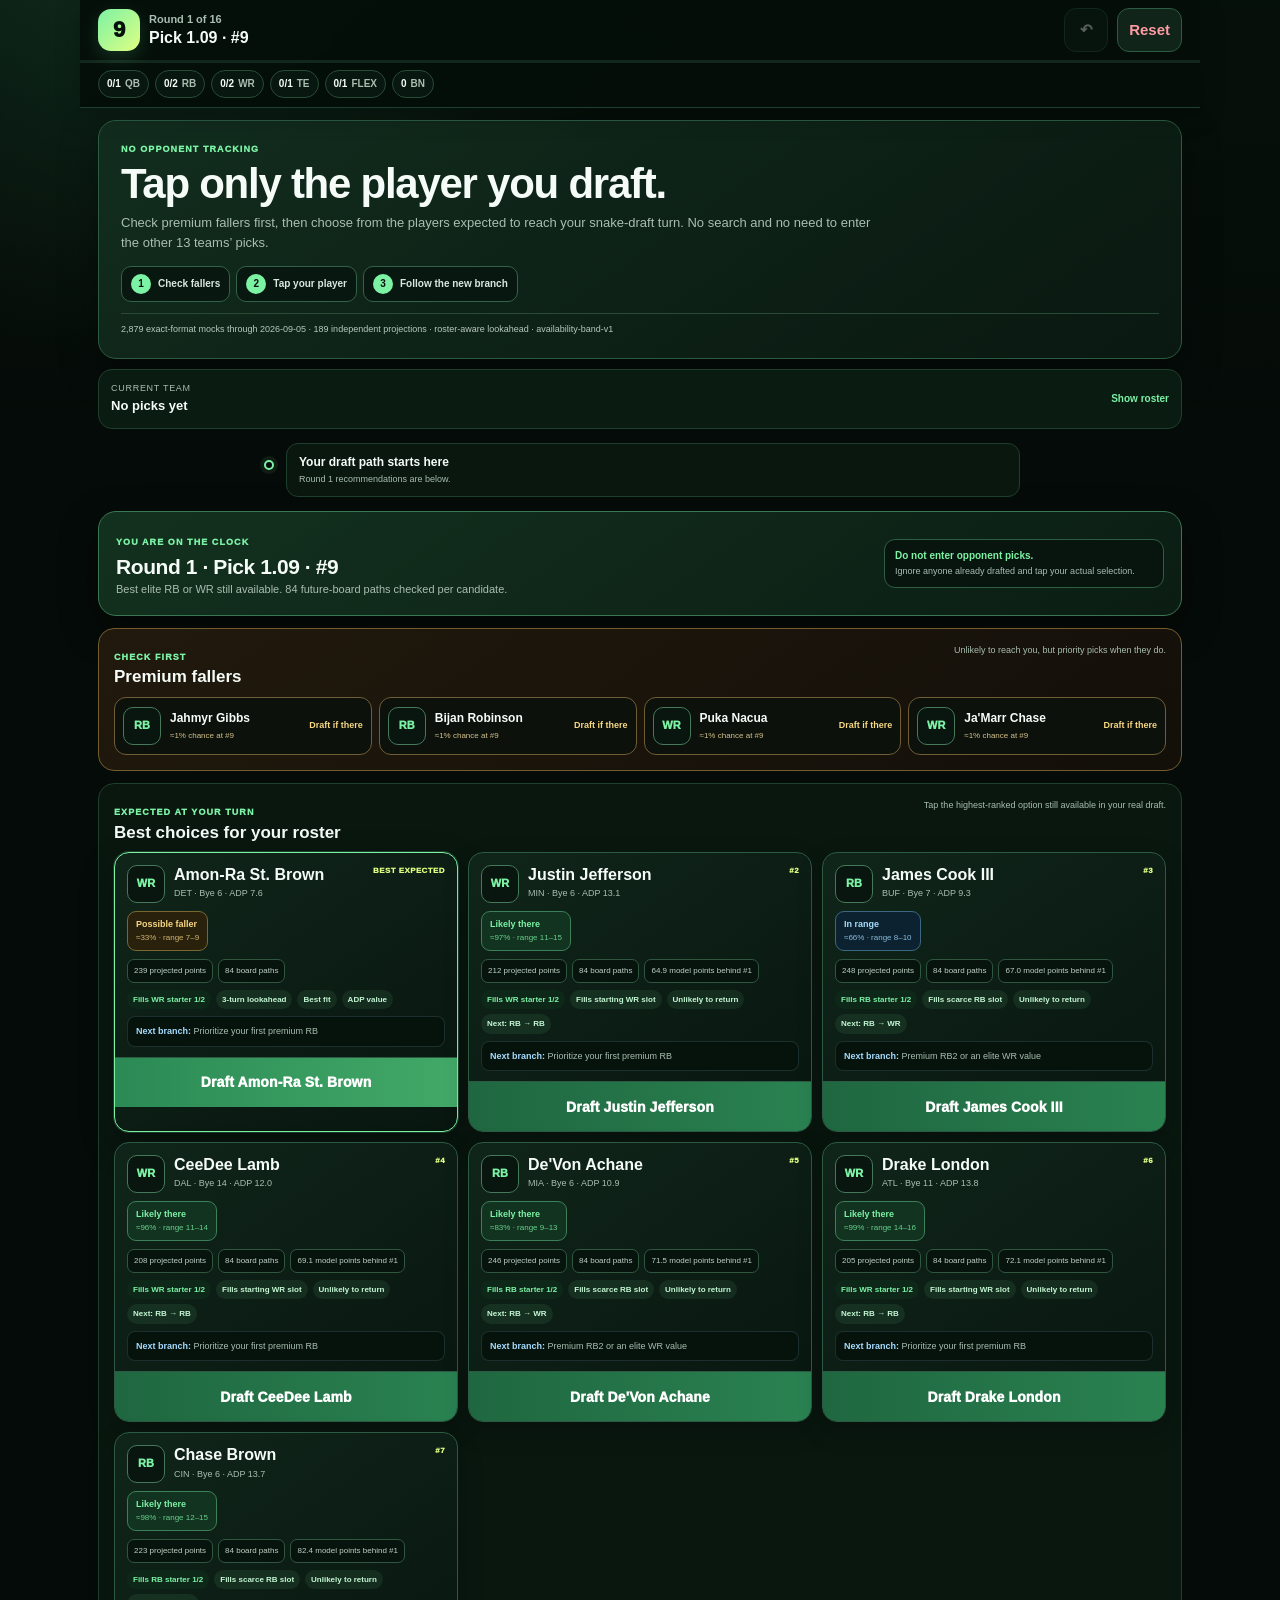
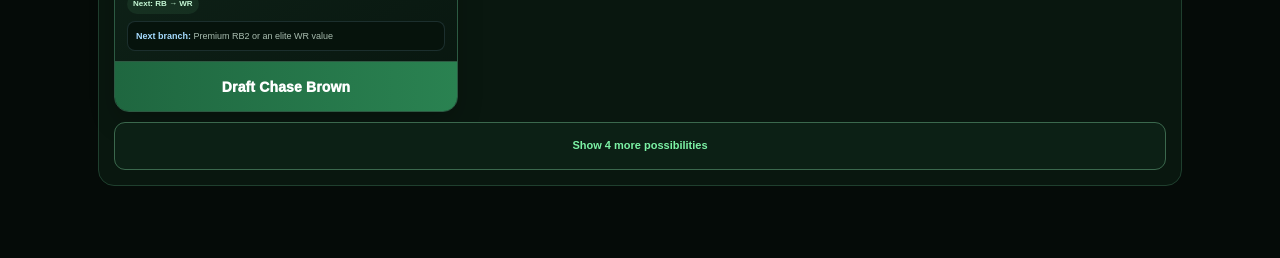
==== commit 28c89f67: "Deploy explicit 2RB 2WR FLEX draft UX" ====
--- a/index.html
+++ b/index.html
@@ -30,7 +30,7 @@
         <button class="icon-button reset" id="reset" type="button" aria-label="Reset draft">Reset</button>
       </div>
       <div class="progress-track" aria-hidden="true"><span id="progress-bar"></span></div>
-      <div class="roster-chips" id="roster-chips" aria-label="Current roster position counts"></div>
+      <div class="roster-chips" id="roster-chips" aria-label="Starting lineup slots filled and bench count"></div>
     </header>
 
     <main>
@@ -71,5 +71,6 @@
   <script src="availability.js"></script>
   <script src="model-meta.js"></script>
   <script src="app-v2.js"></script>
+  <script src="lineup-semantics.js"></script>
 </body>
 </html>
--- a/adversarial-tuning.css
+++ b/adversarial-tuning.css
@@ -1,3 +1,29 @@
+.roster-chip.bench{
+  border-color:#3e647b;
+  background:#0a1a23;
+  color:var(--blue);
+}
+
+.lineup-format-summary{
+  margin-bottom:10px;
+  padding:10px;
+  border:1px solid #315f46;
+  border-radius:11px;
+  background:#08170f;
+}
+.lineup-format-summary b,
+.lineup-format-summary span,
+.lineup-format-summary small{display:block}
+.lineup-format-summary b{font-size:11px;color:var(--green)}
+.lineup-format-summary span{margin-top:4px;font-size:10px;font-weight:800;color:var(--text)}
+.lineup-format-summary small{margin-top:4px;font-size:9px;line-height:1.4;color:var(--muted)}
+
+.reason-list .lineup-role{
+  border-color:#47755a;
+  background:#0d2819;
+  color:var(--green);
+}
+
 @media (max-width:480px){
   .intro{padding:12px 12px 11px}
   .intro h1{font-size:23px;margin:5px 0 5px;line-height:1.02}
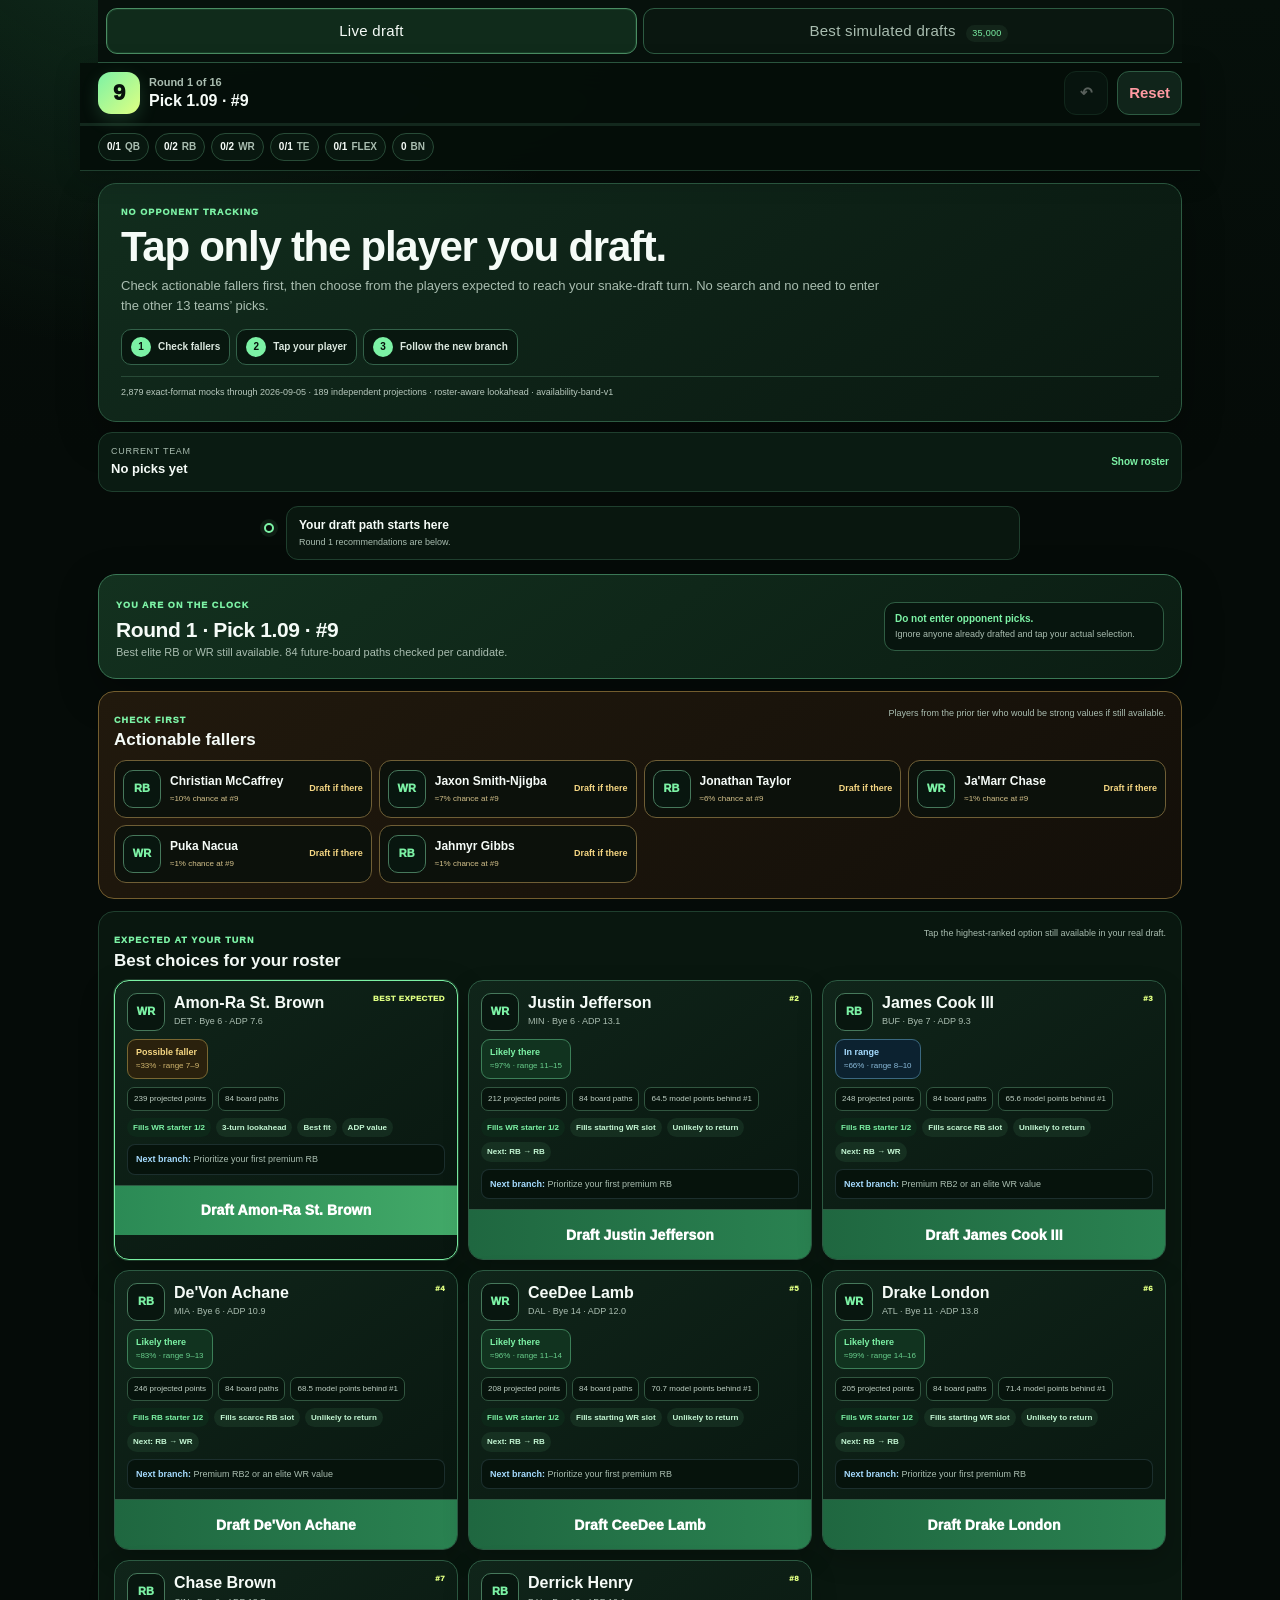
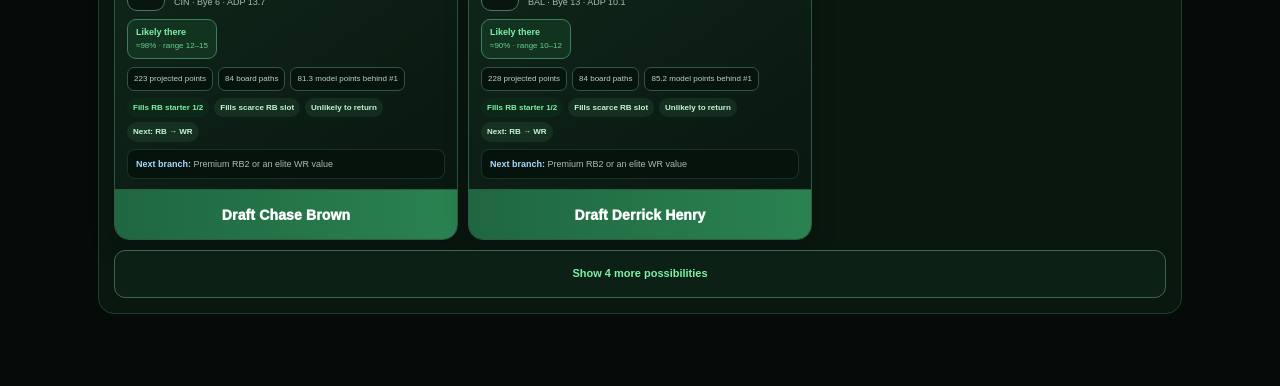
==== commit e4830a68: "Deploy ranked simulated draft strategy lab" ====
--- a/index.html
+++ b/index.html
@@ -6,10 +6,11 @@
   <meta name="theme-color" content="#07110c">
   <meta name="apple-mobile-web-app-capable" content="yes">
   <meta name="apple-mobile-web-app-status-bar-style" content="black-translucent">
-  <meta name="description" content="Expected-availability draft tree for pick 9 in a 14-team half-PPR fantasy football snake draft. Tap only your own picks.">
+  <meta name="description" content="Live draft assistant and ranked strategy simulations for pick 9 in a 14-team half-PPR fantasy football snake draft.">
   <title>Pick 9 Draft Tree</title>
   <link rel="stylesheet" href="style.css">
   <link rel="stylesheet" href="adversarial-tuning.css">
+  <link rel="stylesheet" href="simulations.css">
 </head>
 <body>
   <div id="live-status" class="sr-only" aria-live="polite" aria-atomic="true"></div>
@@ -19,6 +20,11 @@
   </div>
 
   <div class="app">
+    <nav class="app-tabs" role="tablist" aria-label="Pick 9 draft tools">
+      <button class="app-tab active" id="live-draft-tab" type="button" role="tab" data-app-tab="live" aria-selected="true" aria-controls="live-draft-panel">Live draft</button>
+      <button class="app-tab" id="simulated-drafts-tab" type="button" role="tab" data-app-tab="simulations" aria-selected="false" aria-controls="simulated-drafts-panel" tabindex="-1">Best simulated drafts <span id="simulation-count-badge">0</span></button>
+    </nav>
+
     <header class="app-header">
       <div class="topbar">
         <div class="logo" aria-hidden="true">9</div>
@@ -34,33 +40,63 @@
     </header>
 
     <main>
-      <section class="intro" id="intro" aria-labelledby="intro-title">
-        <div class="eyebrow">NO OPPONENT TRACKING</div>
-        <h1 id="intro-title">Tap only the player you draft.</h1>
-        <p>Check premium fallers first, then choose from the players expected to reach your snake-draft turn. No search and no need to enter the other 13 teams’ picks.</p>
-        <div class="three-step" aria-label="How to use this draft tree">
-          <span><b>1</b> Check fallers</span>
-          <span><b>2</b> Tap your player</span>
-          <span><b>3</b> Follow the new branch</span>
-        </div>
-        <div class="source-note" id="source-note"></div>
+      <section id="live-draft-panel" data-app-panel="live" role="tabpanel" aria-labelledby="live-draft-tab">
+        <section class="intro" id="intro" aria-labelledby="intro-title">
+          <div class="eyebrow">NO OPPONENT TRACKING</div>
+          <h1 id="intro-title">Tap only the player you draft.</h1>
+          <p>Check actionable fallers first, then choose from the players expected to reach your snake-draft turn. No search and no need to enter the other 13 teams’ picks.</p>
+          <div class="three-step" aria-label="How to use this draft tree">
+            <span><b>1</b> Check fallers</span>
+            <span><b>2</b> Tap your player</span>
+            <span><b>3</b> Follow the new branch</span>
+          </div>
+          <div class="source-note" id="source-note"></div>
+        </section>
+
+        <section class="team-panel" aria-labelledby="team-heading">
+          <button class="team-toggle" id="team-toggle" type="button" aria-expanded="false" aria-controls="team-body">
+            <span><small id="team-heading">Current team</small><strong id="construction">No picks yet</strong></span>
+            <span class="team-toggle-label" id="team-toggle-label">Show roster</span>
+          </button>
+          <div class="team-body" id="team-body" hidden></div>
+        </section>
+
+        <section class="draft-path" id="draft-path" aria-label="Your draft path"></section>
+
+        <section class="board-shell" id="board-shell" aria-live="polite" aria-busy="true">
+          <div class="board-loading">
+            <span class="spinner" aria-hidden="true"></span>
+            <div><strong>Building your Round 1 board…</strong><small>Estimating availability and roster fit</small></div>
+          </div>
+        </section>
       </section>
 
-      <section class="team-panel" aria-labelledby="team-heading">
-        <button class="team-toggle" id="team-toggle" type="button" aria-expanded="false" aria-controls="team-body">
-          <span><small id="team-heading">Current team</small><strong id="construction">No picks yet</strong></span>
-          <span class="team-toggle-label" id="team-toggle-label">Show roster</span>
-        </button>
-        <div class="team-body" id="team-body" hidden></div>
-      </section>
+      <section class="simulation-lab" id="simulated-drafts-panel" data-app-panel="simulations" role="tabpanel" aria-labelledby="simulated-drafts-tab" hidden>
+        <header class="simulation-hero">
+          <div class="eyebrow">MONTE CARLO STRATEGY LAB</div>
+          <h1>Best drafts found across thousands of complete simulations.</h1>
+          <p>Every strategy drafts from your exact snake selections—9, 20, 37, 48, and onward—against boards sampled from current 14-team half-PPR ADP and draft-position variance.</p>
+          <div class="simulation-meta" id="simulation-meta" aria-label="Simulation details"></div>
+        </header>
 
-      <section class="draft-path" id="draft-path" aria-label="Your draft path"></section>
+        <section class="simulation-section" aria-labelledby="strategy-leaderboard-heading">
+          <div class="simulation-section-heading">
+            <h2 id="strategy-leaderboard-heading">Strategy leaderboard</h2>
+            <p>Ranked by average finish when all seven approaches face the same simulated draft rooms.</p>
+          </div>
+          <div class="simulation-strategy-grid" id="simulation-strategy-grid"></div>
+        </section>
 
-      <section class="board-shell" id="board-shell" aria-live="polite" aria-busy="true">
-        <div class="board-loading">
-          <span class="spinner" aria-hidden="true"></span>
-          <div><strong>Building your Round 1 board…</strong><small>Estimating availability and roster fit</small></div>
-        </div>
+        <section class="simulation-section" aria-labelledby="ranked-drafts-heading">
+          <div class="simulation-section-heading">
+            <h2 id="ranked-drafts-heading">Best ranked drafts</h2>
+            <p>Start with the overall list, or tap a strategy to see its three strongest distinct rosters.</p>
+          </div>
+          <div class="simulation-filters" id="simulation-filters" aria-label="Filter simulated drafts"></div>
+          <div class="simulation-draft-list" id="simulation-draft-list"></div>
+        </section>
+
+        <section class="simulation-method" id="simulation-method" aria-label="Simulation methodology"></section>
       </section>
     </main>
   </div>
@@ -72,5 +108,8 @@
   <script src="model-meta.js"></script>
   <script src="app-v2.js"></script>
   <script src="lineup-semantics.js"></script>
+  <script src="simulated-drafts.js"></script>
+  <script src="simulation-render.js"></script>
+  <script src="simulation-tabs.js"></script>
 </body>
 </html>
--- a/simulations.css
+++ b/simulations.css
@@ -0,0 +1 @@
+.app-tabs{display:grid;grid-template-columns:1fr 1fr;gap:6px;padding:8px;border-bottom:1px solid var(--line);background:#07110c}.app-tab{min-height:46px;border:1px solid var(--line);border-radius:11px;background:#0a1710;color:var(--muted);font:800 11px/1.2 inherit;letter-spacing:.02em;cursor:pointer}.app-tab span{display:inline-flex;min-width:27px;justify-content:center;margin-left:6px;padding:2px 6px;border-radius:999px;background:#13251a;color:var(--green);font-size:9px}.app-tab.active{border-color:#4b8d63;background:#102b1b;color:var(--text);box-shadow:inset 0 0 0 1px #183e27}.app.simulations-active .app-header{display:none}.simulation-lab{padding-bottom:40px}.simulation-hero{padding:22px 18px 18px;border:1px solid #315f46;border-radius:16px;background:linear-gradient(145deg,#0d2618,#08130d 72%);box-shadow:var(--shadow)}.simulation-hero h1{margin:5px 0 8px;max-width:720px;font-size:clamp(25px,6vw,42px);line-height:1.02;letter-spacing:-.035em}.simulation-hero>p{max-width:760px;margin:0;color:var(--muted);font-size:12px;line-height:1.55}.simulation-meta{display:grid;grid-template-columns:repeat(4,minmax(0,1fr));gap:7px;margin-top:16px}.simulation-meta>span,.simulation-score-grid>span{min-width:0;padding:10px;border:1px solid var(--line);border-radius:11px;background:#07130d}.simulation-meta b,.simulation-meta small,.simulation-score-grid b,.simulation-score-grid small{display:block}.simulation-meta b{font-size:15px;color:var(--green)}.simulation-meta small{margin-top:2px;color:var(--muted);font-size:9px;line-height:1.3}.simulation-section{margin-top:18px}.simulation-section-heading{margin:0 2px 10px}.simulation-section-heading h2{margin:0;font-size:18px;letter-spacing:-.02em}.simulation-section-heading p{margin:4px 0 0;color:var(--muted);font-size:11px;line-height:1.45}.simulation-strategy-grid{display:grid;grid-template-columns:repeat(2,minmax(0,1fr));gap:9px}.simulation-strategy-card{position:relative;display:grid;grid-template-columns:35px minmax(0,1fr);gap:8px;min-height:148px;padding:13px;border:1px solid var(--line);border-radius:14px;background:#0b1811;color:var(--text);text-align:left;cursor:pointer}.simulation-strategy-card:hover,.simulation-strategy-card:focus-visible{border-color:#4b8d63;background:#0d2015}.simulation-strategy-rank{display:flex;width:32px;height:32px;align-items:center;justify-content:center;border-radius:10px;background:#173824;color:var(--green);font-size:12px;font-weight:900}.simulation-strategy-copy b,.simulation-strategy-copy small{display:block}.simulation-strategy-copy b{font-size:14px}.simulation-strategy-copy small{margin-top:4px;color:var(--muted);font-size:9.5px;line-height:1.4}.simulation-strategy-metrics{grid-column:1/-1;display:grid;grid-template-columns:repeat(3,1fr);gap:5px}.simulation-strategy-metrics>span{padding:7px;border-radius:9px;background:#07120c}.simulation-strategy-metrics b,.simulation-strategy-metrics small{display:block}.simulation-strategy-metrics b{font-size:12px}.simulation-strategy-metrics small{margin-top:2px;color:var(--muted);font-size:8px}.simulation-opening{grid-column:1/-1;color:var(--blue);font-size:9px;font-weight:800}.simulation-filters{display:flex;flex-wrap:wrap;gap:6px;margin-bottom:11px}.simulation-filter{min-height:42px;padding:8px 11px;border:1px solid var(--line);border-radius:999px;background:#09150e;color:var(--muted);font:800 10px/1 inherit;cursor:pointer}.simulation-filter span{margin-left:5px;color:var(--green)}.simulation-filter.active{border-color:#4b8d63;background:#153621;color:var(--text)}.simulation-draft-list{display:grid;gap:12px}.simulation-draft-card{overflow:hidden;border:1px solid #294c38;border-radius:15px;background:#0a1610;box-shadow:0 8px 26px rgba(0,0,0,.2)}.simulation-draft-header{display:grid;grid-template-columns:44px minmax(0,1fr) auto;gap:10px;align-items:center;padding:13px;border-bottom:1px solid var(--line);background:#0e2016}.simulation-draft-rank{display:flex;width:42px;height:42px;align-items:center;justify-content:center;border-radius:12px;background:#1b4229;color:var(--green);font-size:15px;font-weight:950}.simulation-draft-title b,.simulation-draft-title small{display:block}.simulation-draft-title small{color:var(--muted);font-size:9px;text-transform:uppercase;letter-spacing:.06em}.simulation-draft-title b{margin-top:4px;font-size:13px;letter-spacing:.02em}.simulation-realism{padding:5px 8px;border:1px solid;border-radius:999px;font-size:8.5px;font-weight:900;white-space:nowrap}.simulation-realism.realistic{border-color:#3f8157;background:#12301d;color:var(--green)}.simulation-realism.aggressive{border-color:#8c6d2e;background:#2a210f;color:#ffd479}.simulation-realism.dream{border-color:#854a64;background:#2b1420;color:#ff9fc3}.simulation-score-grid{display:grid;grid-template-columns:repeat(4,minmax(0,1fr));gap:6px;padding:12px 12px 0}.simulation-score-grid b{font-size:14px;color:var(--text)}.simulation-score-grid small{margin-top:2px;color:var(--muted);font-size:8.5px;line-height:1.25}.simulation-range{display:grid;grid-template-columns:repeat(3,1fr);gap:1px;margin:10px 12px 0;overflow:hidden;border:1px solid var(--line);border-radius:11px;background:var(--line)}.simulation-range>span{padding:8px;background:#07130d;text-align:center}.simulation-range small,.simulation-range b{display:block}.simulation-range small{color:var(--muted);font-size:8px;text-transform:uppercase;letter-spacing:.06em}.simulation-range b{margin-top:2px;font-size:13px}.simulation-range .expected b{color:var(--green)}.simulation-headline-picks{display:flex;flex-wrap:wrap;gap:5px;padding:10px 12px 0}.simulation-headline-picks>span{padding:5px 7px;border:1px solid #294c38;border-radius:8px;background:#0d2015;font-size:9px;font-weight:800}.simulation-headline-picks small{color:var(--muted);font-size:8px}.simulation-draft-flags{display:flex;flex-wrap:wrap;gap:5px;padding:9px 12px}.simulation-draft-flags span{padding:4px 6px;border-radius:7px;background:#07130d;color:var(--muted);font-size:8.5px;font-weight:700}.simulation-picks-details{border-top:1px solid var(--line)}.simulation-picks-details summary{min-height:46px;padding:14px;color:var(--blue);font-size:10px;font-weight:900;cursor:pointer}.simulation-pick-list{display:grid;grid-template-columns:repeat(2,minmax(0,1fr));gap:1px;margin:0;padding:1px;list-style:none;background:var(--line)}.simulation-pick{display:grid;grid-template-columns:42px minmax(0,1fr) auto;gap:8px;align-items:center;min-width:0;padding:9px;background:#08130d}.simulation-pick.starter{background:#0b1b12}.simulation-pick-round b,.simulation-pick-round small,.simulation-pick-player b,.simulation-pick-player small,.simulation-pick-market b,.simulation-pick-market small{display:block}.simulation-pick-round{color:var(--green);font-size:10px;font-weight:900}.simulation-pick-round small{margin-top:2px;color:var(--muted);font-size:8px}.simulation-pick-player{min-width:0}.simulation-pick-player b{overflow:hidden;text-overflow:ellipsis;white-space:nowrap;font-size:10px}.simulation-pick-player small{margin-top:2px;color:var(--muted);font-size:8px}.simulation-pick-market{text-align:right}.simulation-pick-market b{font-size:8.5px}.simulation-pick-market small{margin-top:2px;color:var(--muted);font-size:7.5px}.simulation-pick-market .faller{color:#ffd479}.simulation-pick-market .longshot{color:#ff9fc3}.simulation-method{margin-top:18px;padding:16px;border:1px solid var(--line);border-radius:14px;background:#08130d}.simulation-method h2{margin:0 0 8px;font-size:16px}.simulation-method p{margin:6px 0;color:var(--muted);font-size:10px;line-height:1.5}.simulation-method small{display:block;margin-top:10px;color:#82958a;font-size:9px;line-height:1.5}.simulation-empty{padding:28px;border:1px dashed #355a43;border-radius:14px;background:#08130d;text-align:center}.simulation-empty b,.simulation-empty span{display:block}.simulation-empty span{margin-top:5px;color:var(--muted);font-size:10px}@media(max-width:720px){.simulation-meta{grid-template-columns:repeat(2,minmax(0,1fr))}.simulation-strategy-grid{grid-template-columns:1fr}.simulation-score-grid{grid-template-columns:repeat(2,minmax(0,1fr))}.simulation-pick-list{grid-template-columns:1fr}}@media(max-width:420px){.app-tabs{padding:6px}.app-tab{font-size:10px}.app-tab span{display:none}.simulation-hero{padding:17px 13px 14px}.simulation-hero h1{font-size:27px}.simulation-draft-header{grid-template-columns:40px minmax(0,1fr)}.simulation-draft-rank{width:38px;height:38px}.simulation-realism{grid-column:2;justify-self:start}.simulation-pick{grid-template-columns:38px minmax(0,1fr)}.simulation-pick-market{grid-column:2;text-align:left;display:flex;gap:7px}}@media(prefers-reduced-motion:reduce){.simulation-strategy-card,.simulation-filter,.app-tab{transition:none!important}}
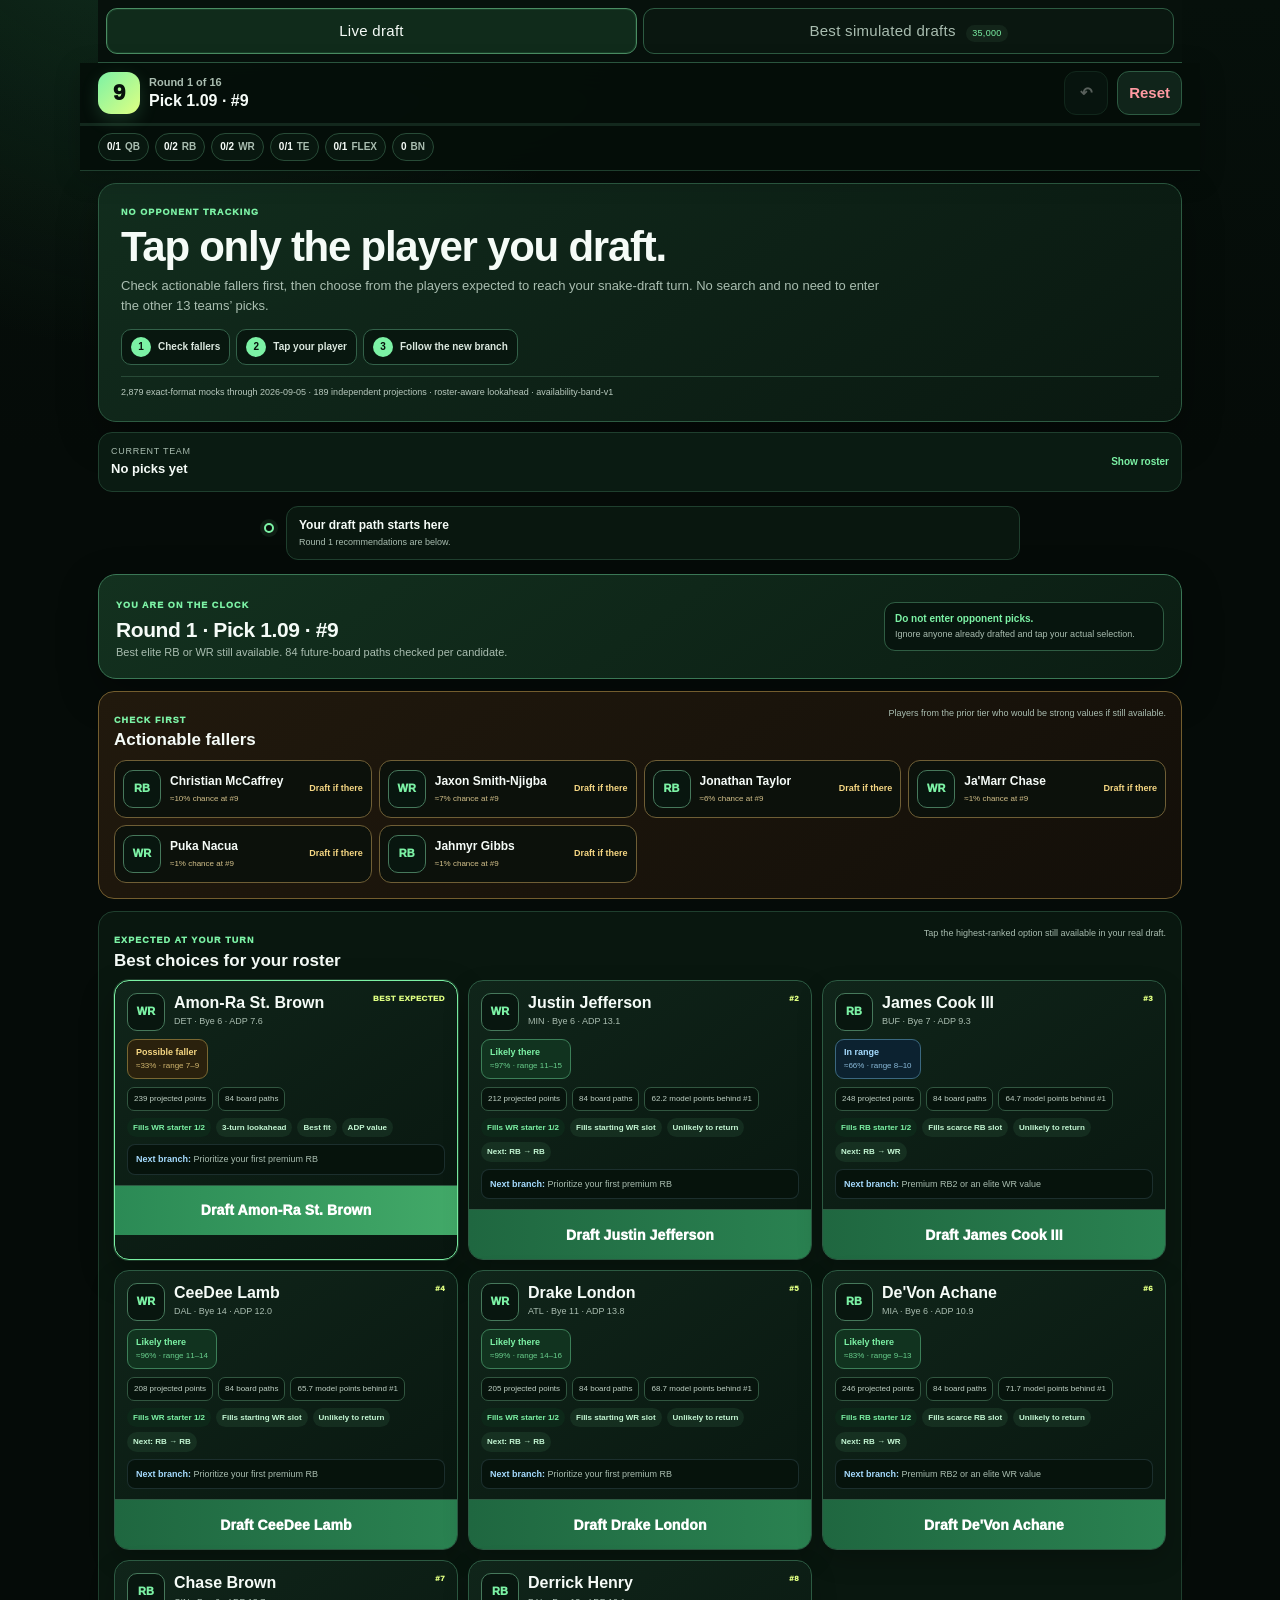
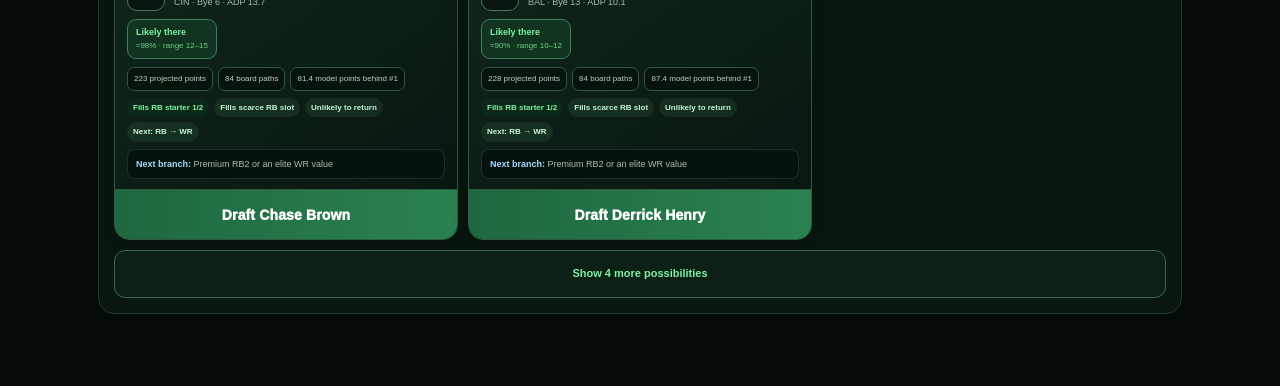
==== commit 54d153f8: "Deploy ranked simulated draft strategy lab" ====
--- a/index.html
+++ b/index.html
@@ -6,7 +6,7 @@
   <meta name="theme-color" content="#07110c">
   <meta name="apple-mobile-web-app-capable" content="yes">
   <meta name="apple-mobile-web-app-status-bar-style" content="black-translucent">
-  <meta name="description" content="Live draft assistant and ranked strategy simulations for pick 9 in a 14-team half-PPR fantasy football snake draft.">
+  <meta name="description" content="Live draft assistant and conservative strategy simulations for pick 9 in a 14-team half-PPR fantasy football snake draft.">
   <title>Pick 9 Draft Tree</title>
   <link rel="stylesheet" href="style.css">
   <link rel="stylesheet" href="adversarial-tuning.css">
@@ -74,23 +74,23 @@
       <section class="simulation-lab" id="simulated-drafts-panel" data-app-panel="simulations" role="tabpanel" aria-labelledby="simulated-drafts-tab" hidden>
         <header class="simulation-hero">
           <div class="eyebrow">MONTE CARLO STRATEGY LAB</div>
-          <h1>Best drafts found across thousands of complete simulations.</h1>
-          <p>Every strategy drafts from your exact snake selections—9, 20, 37, 48, and onward—against boards sampled from current 14-team half-PPR ADP and draft-position variance.</p>
+          <h1>Best practical drafts found across thousands of simulations.</h1>
+          <p>Every strategy drafts from your exact snake selections—9, 20, 37, 48, and onward. The default rankings now heavily penalize stacked low-probability falls instead of letting one unusually lucky room dominate the recommendations.</p>
           <div class="simulation-meta" id="simulation-meta" aria-label="Simulation details"></div>
         </header>
 
         <section class="simulation-section" aria-labelledby="strategy-leaderboard-heading">
           <div class="simulation-section-heading">
             <h2 id="strategy-leaderboard-heading">Strategy leaderboard</h2>
-            <p>Ranked by average finish when all seven approaches face the same simulated draft rooms.</p>
+            <p>Ranked by average conservative score when all seven approaches face the same simulated draft rooms.</p>
           </div>
           <div class="simulation-strategy-grid" id="simulation-strategy-grid"></div>
         </section>
 
         <section class="simulation-section" aria-labelledby="ranked-drafts-heading">
           <div class="simulation-section-heading">
-            <h2 id="ranked-drafts-heading">Best ranked drafts</h2>
-            <p>Start with the overall list, or tap a strategy to see its three strongest distinct rosters.</p>
+            <h2 id="ranked-drafts-heading">Best practical drafts</h2>
+            <p>The default list excludes sub-5% picks and prevents several sub-10%, sub-15%, or sub-20% fallers from being combined. Extreme upside rooms remain available under Ceiling outcomes.</p>
           </div>
           <div class="simulation-filters" id="simulation-filters" aria-label="Filter simulated drafts"></div>
           <div class="simulation-draft-list" id="simulation-draft-list"></div>
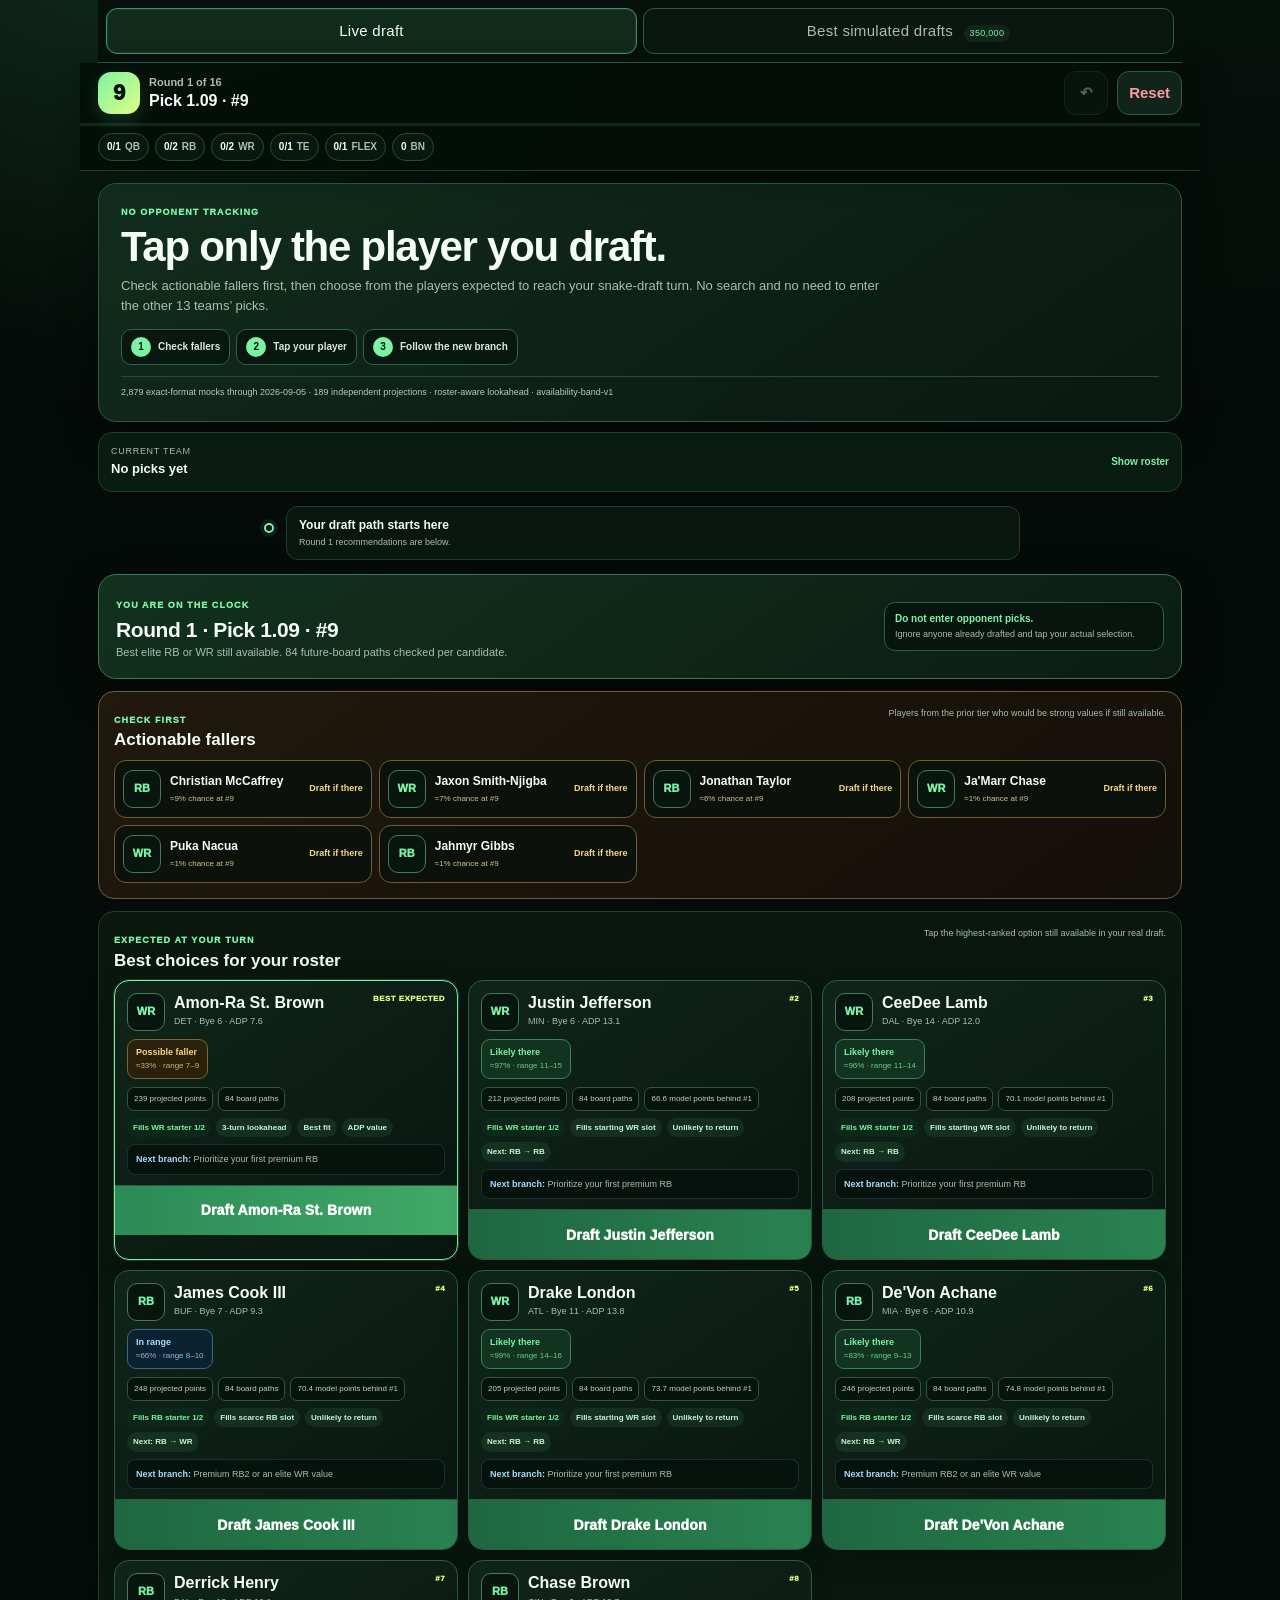
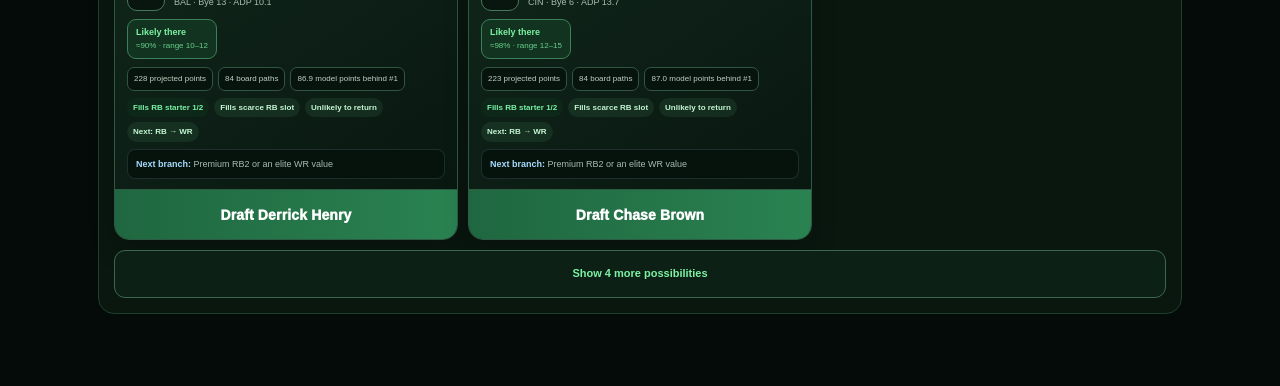
==== commit 58a6cb52: "Deploy minimum-availability simulation filters" ====
--- a/index.html
+++ b/index.html
@@ -11,6 +11,7 @@
   <link rel="stylesheet" href="style.css">
   <link rel="stylesheet" href="adversarial-tuning.css">
   <link rel="stylesheet" href="simulations.css">
+  <link rel="stylesheet" href="simulation-thresholds.css">
 </head>
 <body>
   <div id="live-status" class="sr-only" aria-live="polite" aria-atomic="true"></div>
@@ -75,7 +76,7 @@
         <header class="simulation-hero">
           <div class="eyebrow">MONTE CARLO STRATEGY LAB</div>
           <h1>Best practical drafts found across thousands of simulations.</h1>
-          <p>Every strategy drafts from your exact snake selections—9, 20, 37, 48, and onward. The default rankings now heavily penalize stacked low-probability falls instead of letting one unusually lucky room dominate the recommendations.</p>
+          <p>Every strategy drafts from your exact snake selections—9, 20, 37, 48, and onward. Set a minimum availability floor for the core of the draft so every QB, RB, WR, and TE selected through Round 12 had at least that modeled chance of reaching you.</p>
           <div class="simulation-meta" id="simulation-meta" aria-label="Simulation details"></div>
         </header>
 
@@ -90,9 +91,19 @@
         <section class="simulation-section" aria-labelledby="ranked-drafts-heading">
           <div class="simulation-section-heading">
             <h2 id="ranked-drafts-heading">Best practical drafts</h2>
-            <p>The default list excludes sub-5% picks and prevents several sub-10%, sub-15%, or sub-20% fallers from being combined. Extreme upside rooms remain available under Ceiling outcomes.</p>
+            <p>Use the availability floor to decide how conservative the examples should be. A 35% floor means every core skill-position pick through Round 12 had at least a 35% modeled chance of reaching you.</p>
           </div>
-          <div class="simulation-filters" id="simulation-filters" aria-label="Filter simulated drafts"></div>
+
+          <section class="simulation-threshold-panel" id="simulation-threshold-panel" aria-labelledby="availability-floor-heading">
+            <div class="simulation-threshold-copy">
+              <h3 id="availability-floor-heading">Minimum availability for core picks</h3>
+              <p>Applies to QB, RB, WR, and TE in Rounds 1–12. Rounds 13–14 are late bench dart throws; defense and kicker are excluded because those slots are deliberately saved for the final two rounds.</p>
+            </div>
+            <div class="simulation-thresholds" id="simulation-thresholds" aria-label="Minimum core-pick availability floor"></div>
+            <p class="simulation-threshold-summary" id="simulation-threshold-summary" aria-live="polite"></p>
+          </section>
+
+          <div class="simulation-filters" id="simulation-filters" aria-label="Filter simulated drafts by strategy"></div>
           <div class="simulation-draft-list" id="simulation-draft-list"></div>
         </section>
 
--- a/simulation-thresholds.css
+++ b/simulation-thresholds.css
@@ -0,0 +1 @@
+.simulation-threshold-panel{margin:0 0 12px;padding:13px;border:1px solid #315f46;border-radius:14px;background:linear-gradient(145deg,#0d2015,#08130d)}.simulation-threshold-copy h3{margin:0;font-size:14px;letter-spacing:-.01em}.simulation-threshold-copy p{margin:4px 0 0;color:var(--muted);font-size:9.5px;line-height:1.45}.simulation-thresholds{display:grid;grid-template-columns:repeat(5,minmax(0,1fr));gap:6px;margin-top:11px}.simulation-threshold{min-height:54px;padding:7px 5px;border:1px solid var(--line);border-radius:10px;background:#07130d;color:var(--muted);font:inherit;cursor:pointer}.simulation-threshold b,.simulation-threshold small{display:block}.simulation-threshold b{font-size:11px}.simulation-threshold small{margin-top:3px;font-size:7.5px;color:#82958a;white-space:nowrap}.simulation-threshold.active{border-color:var(--green);background:#153621;color:var(--text);box-shadow:inset 0 0 0 1px #79f2a326}.simulation-threshold.active b{color:var(--green)}.simulation-threshold:disabled{opacity:.38;cursor:not-allowed}.simulation-threshold-summary{margin:9px 0 0;color:var(--blue);font-size:9px;line-height:1.45}.simulation-threshold-panel.disabled{border-color:#49344b;background:#130c14}.simulation-threshold-panel.disabled .simulation-threshold-summary{color:#d0a7d4}.simulation-filter:focus-visible,.simulation-threshold:focus-visible{outline:2px solid var(--green);outline-offset:2px}@media(max-width:520px){.simulation-thresholds{grid-template-columns:repeat(3,minmax(0,1fr))}.simulation-threshold{min-height:50px}.simulation-threshold:nth-child(4),.simulation-threshold:nth-child(5){grid-column:auto}}@media(max-width:340px){.simulation-thresholds{grid-template-columns:repeat(2,minmax(0,1fr))}.simulation-threshold:last-child{grid-column:1/-1}}@media(prefers-reduced-motion:reduce){.simulation-threshold{transition:none!important}}
